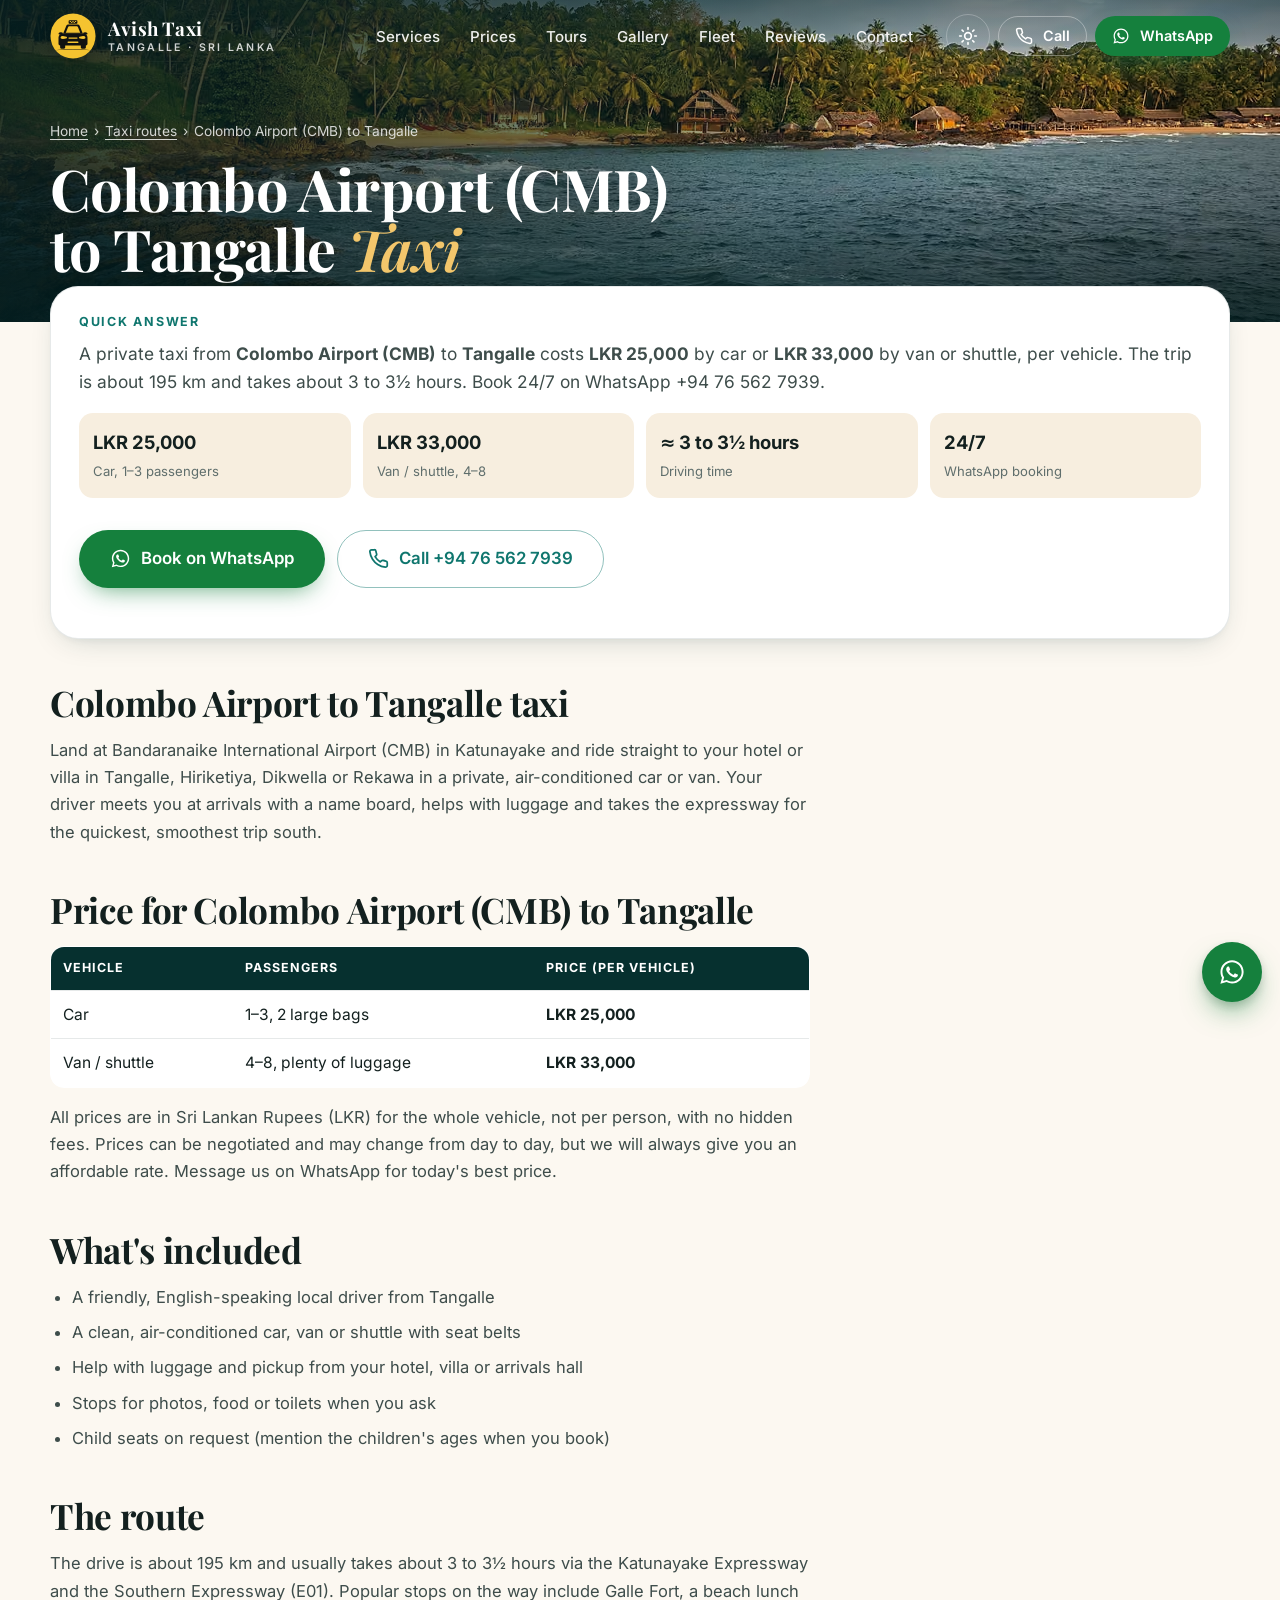
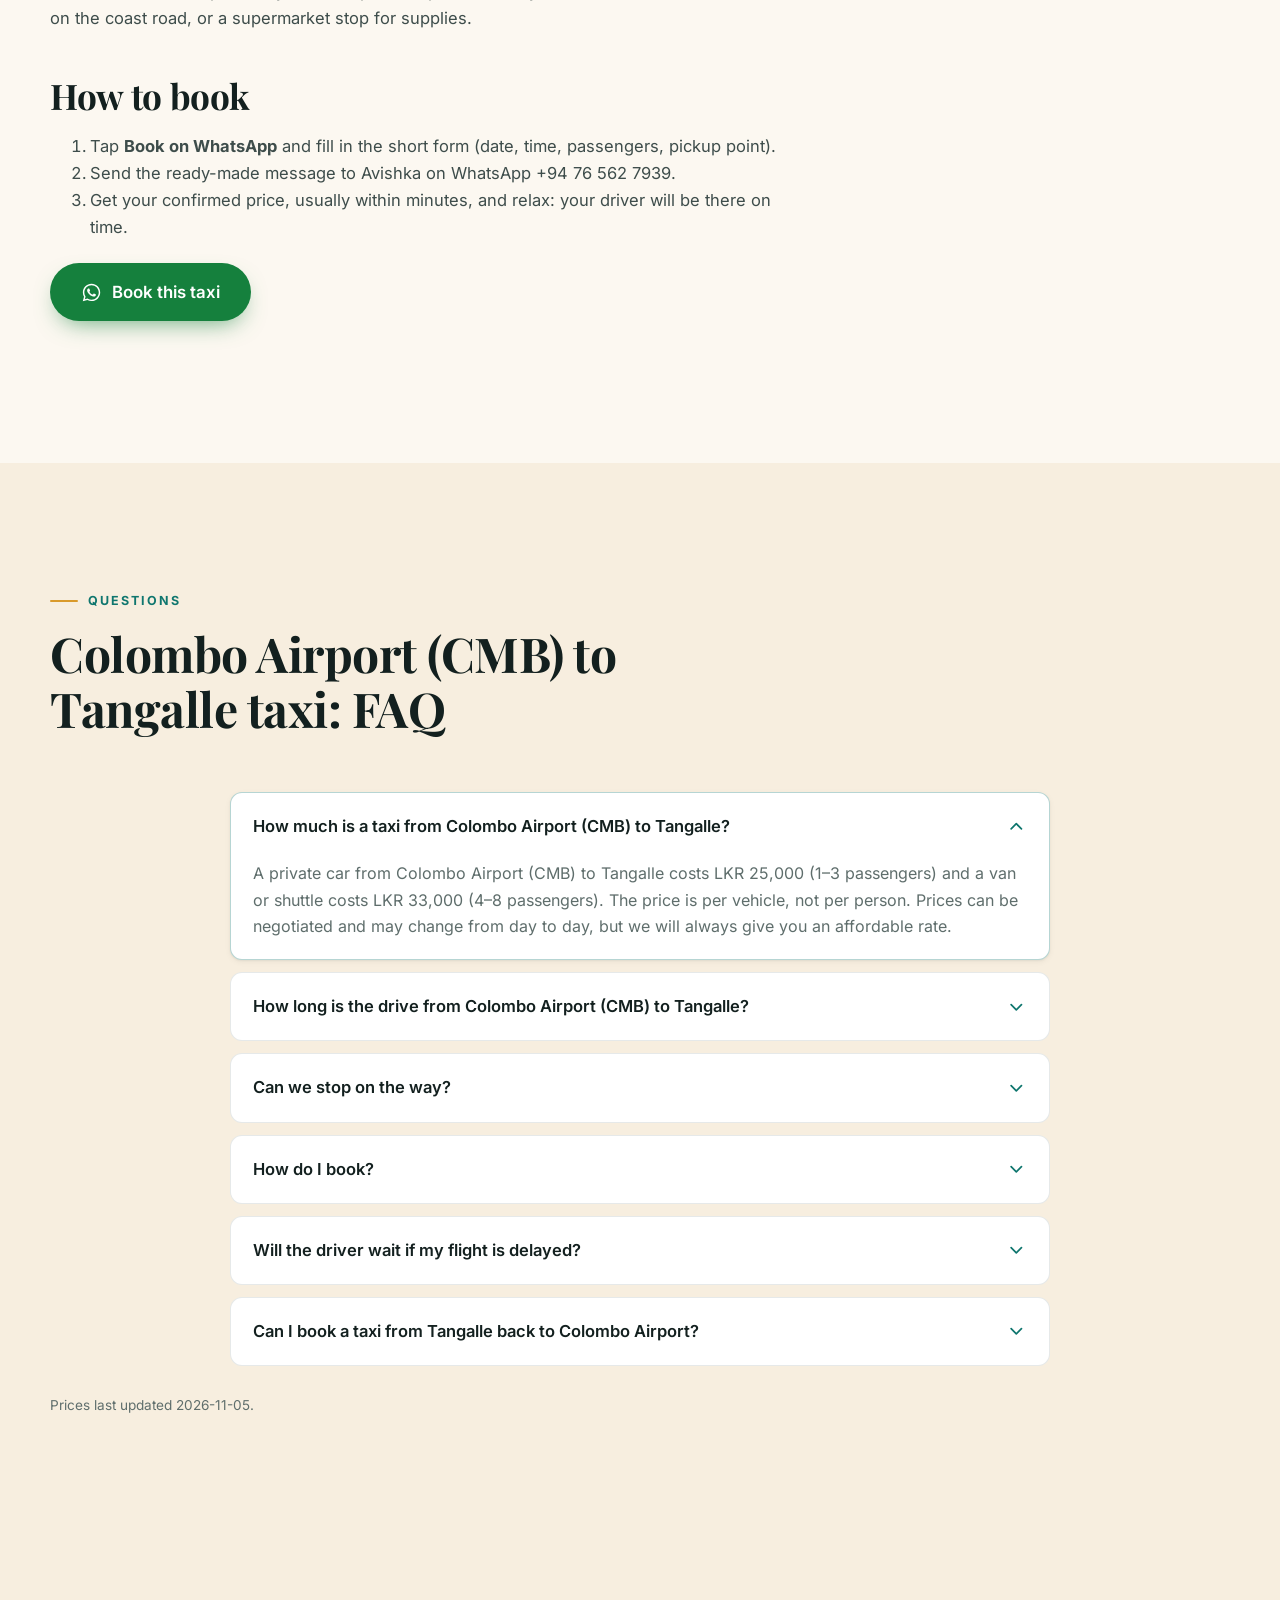
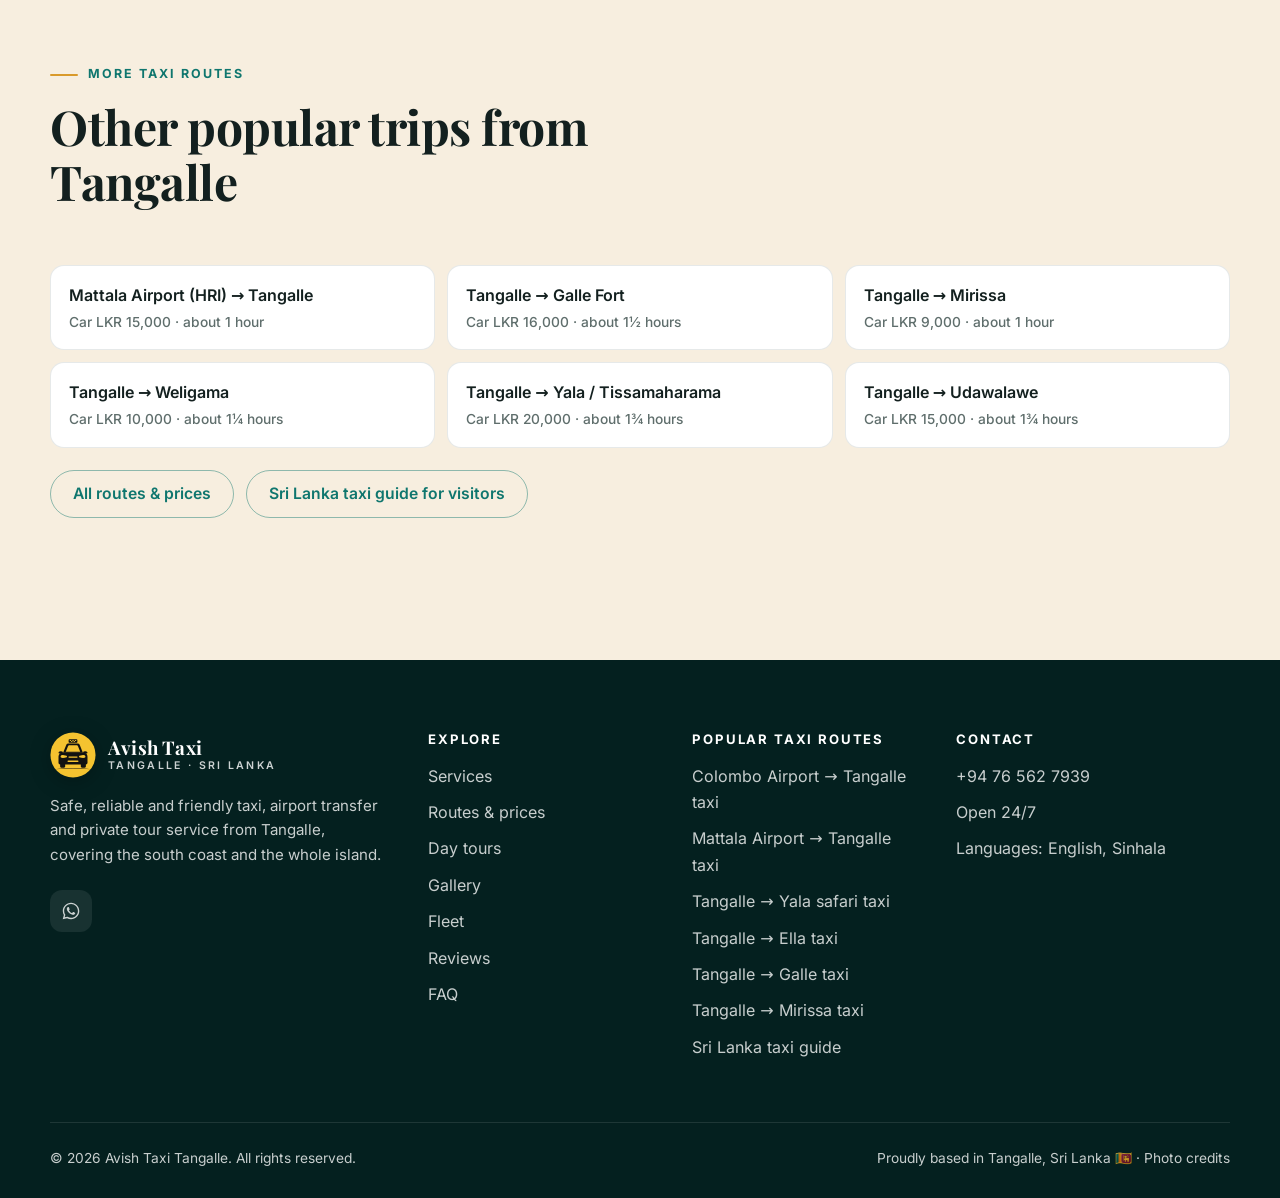
==== colombo-airport-to-tangalle-taxi/index.html @ 0a2edb69 "SEO and AI-search: route landing pages, taxi guide, llms.txt - 8 taxi route landing pages (Colombo/M" ====
<!DOCTYPE html>
<html lang="en" data-theme="light">
<head>
<meta charset="utf-8">
<meta name="viewport" content="width=device-width, initial-scale=1, viewport-fit=cover">
<title>Colombo Airport (CMB) to Tangalle Taxi | Car LKR 25,000 · Avish Taxi</title>
<meta name="description" content="Private taxi from Colombo Airport (CMB) to Tangalle, Sri Lanka: car LKR 25,000, van or shuttle LKR 33,000, about 3 to 3½ hours. English-speaking local driver, clean AC vehicle, 24/7 WhatsApp booking.">
<meta name="robots" content="index, follow, max-image-preview:large, max-snippet:-1">
<meta name="theme-color" content="#0F766E">
<meta name="geo.region" content="LK-31">
<meta name="geo.placename" content="Tangalle">
<link rel="canonical" href="https://avishtaxi.github.io/colombo-airport-to-tangalle-taxi/">
<link rel="alternate" hreflang="en" href="https://avishtaxi.github.io/colombo-airport-to-tangalle-taxi/">
<meta property="og:type" content="website">
<meta property="og:site_name" content="Avish Taxi Tangalle">
<meta property="og:title" content="Colombo Airport (CMB) to Tangalle Taxi | Car LKR 25,000 · Avish Taxi">
<meta property="og:description" content="Private taxi from Colombo Airport (CMB) to Tangalle, Sri Lanka: car LKR 25,000, van or shuttle LKR 33,000, about 3 to 3½ hours. English-speaking local driver, clean AC vehicle, 24/7 WhatsApp booking.">
<meta property="og:url" content="https://avishtaxi.github.io/colombo-airport-to-tangalle-taxi/">
<meta property="og:image" content="https://avishtaxi.github.io/images/og-image.jpg">
<meta property="og:image:width" content="1200">
<meta property="og:image:height" content="630">
<meta property="og:locale" content="en_GB">
<meta name="twitter:card" content="summary_large_image">
<link rel="icon" href="/favicon.svg" type="image/svg+xml">
<link rel="icon" href="/favicon-32.png" sizes="32x32" type="image/png">
<link rel="apple-touch-icon" href="/apple-touch-icon.png">
<link rel="manifest" href="/site.webmanifest">
<link rel="preload" href="/fonts/inter.woff2" as="font" type="font/woff2" crossorigin>
<link rel="preload" href="/fonts/playfair.woff2" as="font" type="font/woff2" crossorigin>
<script>(function(){try{var t=localStorage.getItem("avish-theme")||(matchMedia("(prefers-color-scheme: dark)").matches?"dark":"light");document.documentElement.setAttribute("data-theme",t);}catch(e){}})();</script>
<link rel="stylesheet" href="/assets/site.css">
<script type="application/ld+json">
{
 "@context": "https://schema.org",
 "@graph": [
  {
   "@type": [
    "Service",
    "TaxiService"
   ],
   "@id": "https://avishtaxi.github.io/colombo-airport-to-tangalle-taxi/#service",
   "name": "Colombo Airport (CMB) to Tangalle taxi",
   "serviceType": "Private taxi transfer",
   "provider": {
    "@id": "https://avishtaxi.github.io/#business"
   },
   "url": "https://avishtaxi.github.io/colombo-airport-to-tangalle-taxi/",
   "description": "Land at Bandaranaike International Airport (CMB) in Katunayake and ride straight to your hotel or villa in Tangalle, Hiriketiya, Dikwella or Rekawa in a private, air-conditioned car or van. Your driver meets you at arrivals with a name board, helps with luggage and takes the expressway for the quickest, smoothest trip south.",
   "areaServed": [
    {
     "@type": "Place",
     "name": "Colombo Airport (CMB)"
    },
    {
     "@type": "Place",
     "name": "Tangalle"
    }
   ],
   "availableLanguage": [
    "English",
    "Sinhala"
   ],
   "offers": [
    {
     "@type": "Offer",
     "name": "Colombo Airport (CMB) to Tangalle by car (1–3 passengers)",
     "price": 25000,
     "priceCurrency": "LKR",
     "availability": "https://schema.org/InStock"
    },
    {
     "@type": "Offer",
     "name": "Colombo Airport (CMB) to Tangalle by van or shuttle (4–8 passengers)",
     "price": 33000,
     "priceCurrency": "LKR",
     "availability": "https://schema.org/InStock"
    }
   ]
  },
  {
   "@type": "WebPage",
   "@id": "https://avishtaxi.github.io/colombo-airport-to-tangalle-taxi/#webpage",
   "url": "https://avishtaxi.github.io/colombo-airport-to-tangalle-taxi/",
   "name": "Colombo Airport (CMB) to Tangalle Taxi | Car LKR 25,000 · Avish Taxi",
   "description": "Private taxi from Colombo Airport (CMB) to Tangalle, Sri Lanka: car LKR 25,000, van or shuttle LKR 33,000, about 3 to 3½ hours. English-speaking local driver, clean AC vehicle, 24/7 WhatsApp booking.",
   "isPartOf": {
    "@id": "https://avishtaxi.github.io/#website"
   },
   "about": {
    "@id": "https://avishtaxi.github.io/colombo-airport-to-tangalle-taxi/#service"
   },
   "inLanguage": "en",
   "dateModified": "2026-11-05",
   "primaryImageOfPage": {
    "@type": "ImageObject",
    "url": "https://avishtaxi.github.io/images/hero-1920.jpg"
   }
  },
  {
   "@type": "BreadcrumbList",
   "itemListElement": [
    {
     "@type": "ListItem",
     "position": 1,
     "name": "Home",
     "item": "https://avishtaxi.github.io/"
    },
    {
     "@type": "ListItem",
     "position": 2,
     "name": "Taxi routes",
     "item": "https://avishtaxi.github.io/#pricing"
    },
    {
     "@type": "ListItem",
     "position": 3,
     "name": "Colombo Airport (CMB) to Tangalle",
     "item": "https://avishtaxi.github.io/colombo-airport-to-tangalle-taxi/"
    }
   ]
  },
  {
   "@type": "FAQPage",
   "mainEntity": [
    {
     "@type": "Question",
     "name": "How much is a taxi from Colombo Airport (CMB) to Tangalle?",
     "acceptedAnswer": {
      "@type": "Answer",
      "text": "A private car from Colombo Airport (CMB) to Tangalle costs LKR 25,000 (1–3 passengers) and a van or shuttle costs LKR 33,000 (4–8 passengers). The price is per vehicle, not per person. Prices can be negotiated and may change from day to day, but we will always give you an affordable rate."
     }
    },
    {
     "@type": "Question",
     "name": "How long is the drive from Colombo Airport (CMB) to Tangalle?",
     "acceptedAnswer": {
      "@type": "Answer",
      "text": "It is about 195 km and usually takes about 3 to 3½ hours via the Katunayake Expressway and the Southern Expressway (E01), depending on traffic and stops."
     }
    },
    {
     "@type": "Question",
     "name": "Can we stop on the way?",
     "acceptedAnswer": {
      "@type": "Answer",
      "text": "Yes. Popular stops include Galle Fort, a beach lunch on the coast road, or a supermarket stop for supplies. Tell us when you book and we will plan the time."
     }
    },
    {
     "@type": "Question",
     "name": "How do I book?",
     "acceptedAnswer": {
      "@type": "Answer",
      "text": "Tap Book on WhatsApp, fill in the short form and send the message to Avishka on +94 76 562 7939. You get a confirmed price, usually within minutes. Booking is available 24/7."
     }
    },
    {
     "@type": "Question",
     "name": "Will the driver wait if my flight is delayed?",
     "acceptedAnswer": {
      "@type": "Answer",
      "text": "Yes. Share your flight number when you book and the pickup time is adjusted to your actual landing time, so you are met at arrivals even if the flight is late."
     }
    },
    {
     "@type": "Question",
     "name": "Can I book a taxi from Tangalle back to Colombo Airport?",
     "acceptedAnswer": {
      "@type": "Answer",
      "text": "Yes. The same price applies in the other direction. Tell us your flight time and we will plan the pickup so you reach the airport with plenty of time to check in."
     }
    }
   ]
  }
 ]
}
</script>
</head>
<body class="no-js">
<a class="skip" href="#main">Skip to content</a>
<!-- ============ Icon sprite (inline SVG, no external requests) ============ -->
<svg width="0" height="0" style="position:absolute" aria-hidden="true">
  <defs>
    <symbol id="logo" viewBox="0 0 100 100"><circle cx="50" cy="50" r="49" fill="#F5C330"/> <rect x="40.5" y="15.5" width="19" height="8" rx="2" fill="#111"/> <g fill="#F5C330"> <rect x="43" y="17.5" width="2.8" height="2"/><rect x="48.6" y="17.5" width="2.8" height="2"/><rect x="54.2" y="17.5" width="2.8" height="2"/> <rect x="45.8" y="19.5" width="2.8" height="2"/><rect x="51.4" y="19.5" width="2.8" height="2"/> </g> <path d="M28.5 45 L35.5 27.6 Q36.6 25 39.6 25 L60.4 25 Q63.4 25 64.5 27.6 L71.5 45 Z" fill="#111"/> <path d="M34.3 43 L39.4 30.4 Q40 29 41.6 29 L58.4 29 Q60 29 60.6 30.4 L65.7 43 Z" fill="#F5C330"/> <path d="M27 42.5 Q20.5 41 18.5 44.5 Q18 46.8 21 47 L28.5 47 Z" fill="#111"/> <path d="M73 42.5 Q79.5 41 81.5 44.5 Q82 46.8 79 47 L71.5 47 Z" fill="#111"/> <path d="M18.5 54 Q18.5 45.5 27 44.5 L73 44.5 Q81.5 45.5 81.5 54 L81.5 67 Q81.5 70.5 78 70.5 L22 70.5 Q18.5 70.5 18.5 67 Z" fill="#111"/> <path d="M23 52.5 Q24 50 28 50.2 L36 51.5 Q38 52.5 36.5 55 Q30 57 25 56.2 Q22.5 55.5 23 52.5 Z" fill="#F5C330"/> <path d="M77 52.5 Q76 50 72 50.2 L64 51.5 Q62 52.5 63.5 55 Q70 57 75 56.2 Q77.5 55.5 77 52.5 Z" fill="#F5C330"/> <rect x="40" y="53" width="20" height="3" rx="1.5" fill="#F5C330"/> <rect x="38" y="62" width="24" height="3.2" rx="1.6" fill="#F5C330"/> <rect x="22" y="68" width="11" height="9.5" rx="2.5" fill="#111"/> <rect x="67" y="68" width="11" height="9.5" rx="2.5" fill="#111"/> <path d="M10 81 Q50 75 90 81 Q50 78.2 10 81 Z" fill="#111"/></symbol>
    <symbol id="i-wa" viewBox="0 0 24 24"><path fill="currentColor" stroke="none" d="M12.04 2C6.58 2 2.13 6.45 2.13 11.91c0 1.75.46 3.45 1.32 4.95L2.05 22l5.25-1.38a9.9 9.9 0 0 0 4.74 1.21c5.46 0 9.91-4.45 9.91-9.91C21.95 6.45 17.5 2 12.04 2Zm0 18.15c-1.48 0-2.93-.4-4.2-1.15l-.3-.18-3.12.82.83-3.04-.2-.31a8.24 8.24 0 0 1-1.26-4.38c0-4.54 3.7-8.24 8.25-8.24 4.54 0 8.24 3.7 8.24 8.24 0 4.55-3.7 8.24-8.24 8.24Zm4.52-6.16c-.25-.12-1.46-.72-1.69-.81-.23-.08-.39-.12-.56.12-.17.25-.64.81-.78.97-.14.17-.29.19-.54.06-.25-.12-1.05-.39-1.99-1.23-.74-.66-1.23-1.47-1.38-1.72-.14-.25-.02-.38.11-.51.11-.11.25-.29.37-.43.13-.15.17-.25.25-.42.08-.17.04-.31-.02-.43-.06-.13-.56-1.34-.76-1.84-.2-.48-.41-.42-.56-.43h-.48c-.17 0-.43.06-.66.31-.22.25-.86.85-.86 2.07 0 1.22.89 2.4 1.01 2.56.12.17 1.75 2.67 4.23 3.74.59.26 1.05.41 1.41.52.59.19 1.13.16 1.56.1.48-.07 1.46-.6 1.67-1.18.21-.58.21-1.07.14-1.18-.06-.1-.23-.16-.48-.29Z"/></symbol>
    <symbol id="i-phone" viewBox="0 0 24 24"><path d="M22 16.92v3a2 2 0 0 1-2.18 2 19.79 19.79 0 0 1-8.63-3.07 19.5 19.5 0 0 1-6-6 19.79 19.79 0 0 1-3.07-8.67A2 2 0 0 1 4.11 2h3a2 2 0 0 1 2 1.72c.13.96.36 1.9.7 2.81a2 2 0 0 1-.45 2.11L8.09 9.91a16 16 0 0 0 6 6l1.27-1.27a2 2 0 0 1 2.11-.45c.91.34 1.85.57 2.81.7A2 2 0 0 1 22 16.92z"/></symbol>
    <symbol id="i-mail" viewBox="0 0 24 24"><rect x="2" y="4" width="20" height="16" rx="2"/><path d="m22 7-10 6L2 7"/></symbol>
    <symbol id="i-plane" viewBox="0 0 24 24"><path d="M17.8 19.2 16 11l3.5-3.5C21 6 21.5 4 21 3c-1-.5-3 0-4.5 1.5L13 8 4.8 6.2c-.5-.1-.9.1-1.1.5l-.3.5c-.2.5-.1 1 .3 1.3L9 12l-2 3H4l-1 1 3 2 2 3 1-1v-3l3-2 3.5 5.3c.3.4.8.5 1.3.3l.5-.2c.4-.3.6-.7.5-1.2z"/></symbol>
    <symbol id="i-car" viewBox="0 0 24 24"><path d="M19 17h2c.6 0 1-.4 1-1v-3c0-.9-.7-1.7-1.5-1.9C18.7 10.6 16 10 16 10s-1.3-1.4-2.2-2.3c-.5-.4-1.1-.7-1.8-.7H5c-.6 0-1.1.4-1.4.9l-1.4 2.9A3.7 3.7 0 0 0 2 12v4c0 .6.4 1 1 1h2"/><circle cx="7" cy="17" r="2"/><path d="M9 17h6"/><circle cx="17" cy="17" r="2"/></symbol>
    <symbol id="i-route" viewBox="0 0 24 24"><circle cx="6" cy="19" r="3"/><path d="M9 19h8.5a3.5 3.5 0 0 0 0-7h-11a3.5 3.5 0 0 1 0-7H15"/><circle cx="18" cy="5" r="3"/></symbol>
    <symbol id="i-binoc" viewBox="0 0 24 24"><circle cx="6" cy="16" r="4"/><circle cx="18" cy="16" r="4"/><path d="M10 16h4M2.6 14 5 5h3.5l1 8M21.4 14 19 5h-3.5l-1 8"/></symbol>
    <symbol id="i-map" viewBox="0 0 24 24"><path d="m3 6 6-3 6 3 6-3v15l-6 3-6-3-6 3z"/><path d="M9 3v15M15 6v15"/></symbol>
    <symbol id="i-home" viewBox="0 0 24 24"><path d="m3 9 9-7 9 7v11a2 2 0 0 1-2 2H5a2 2 0 0 1-2-2z"/><path d="M9 22V12h6v10"/></symbol>
    <symbol id="i-clock" viewBox="0 0 24 24"><circle cx="12" cy="12" r="10"/><path d="M12 6v6l4 2"/></symbol>
    <symbol id="i-shield" viewBox="0 0 24 24"><path d="M12 22s8-4 8-10V5l-8-3-8 3v7c0 6 8 10 8 10z"/><path d="m9 12 2 2 4-4"/></symbol>
    <symbol id="i-spark" viewBox="0 0 24 24"><path d="M12 3l1.9 5.8L20 10.5l-6.1 1.7L12 18l-1.9-5.8L4 10.5l6.1-1.7z"/><path d="M19 3v4M21 5h-4M5 17v4M7 19H3"/></symbol>
    <symbol id="i-tag" viewBox="0 0 24 24"><path d="M20.6 13.4 13.4 20.6a2 2 0 0 1-2.8 0L2 12V2h10l8.6 8.6a2 2 0 0 1 0 2.8z"/><circle cx="7" cy="7" r="1.5"/></symbol>
    <symbol id="i-heart" viewBox="0 0 24 24"><path d="M19 14c1.5-1.5 3-3.2 3-5.5A5.5 5.5 0 0 0 16.5 3c-1.8 0-3 .5-4.5 2-1.5-1.5-2.7-2-4.5-2A5.5 5.5 0 0 0 2 8.5c0 2.3 1.5 4 3 5.5l7 7z"/></symbol>
    <symbol id="i-pin" viewBox="0 0 24 24"><path d="M20 10c0 6-8 12-8 12s-8-6-8-12a8 8 0 0 1 16 0z"/><circle cx="12" cy="10" r="3"/></symbol>
    <symbol id="i-star" viewBox="0 0 24 24"><path fill="currentColor" stroke="none" d="m12 2 3.09 6.26L22 9.27l-5 4.87 1.18 6.88L12 17.77l-6.18 3.25L7 14.14 2 9.27l6.91-1.01z"/></symbol>
    <symbol id="i-users" viewBox="0 0 24 24"><path d="M16 21v-2a4 4 0 0 0-4-4H6a4 4 0 0 0-4 4v2"/><circle cx="9" cy="7" r="4"/><path d="M22 21v-2a4 4 0 0 0-3-3.87M16 3.13a4 4 0 0 1 0 7.75"/></symbol>
    <symbol id="i-bag" viewBox="0 0 24 24"><rect x="3" y="7" width="18" height="14" rx="2"/><path d="M16 21V5a2 2 0 0 0-2-2h-4a2 2 0 0 0-2 2v16"/></symbol>
    <symbol id="i-snow" viewBox="0 0 24 24"><path d="M2 12h20M12 2v20M20 16l-4-4 4-4M4 8l4 4-4 4M16 4l-4 4-4-4M8 20l4-4 4 4"/></symbol>
    <symbol id="i-check" viewBox="0 0 24 24"><path d="M20 6 9 17l-5-5"/></symbol>
    <symbol id="i-menu" viewBox="0 0 24 24"><path d="M4 6h16M4 12h16M4 18h16"/></symbol>
    <symbol id="i-x" viewBox="0 0 24 24"><path d="M18 6 6 18M6 6l12 12"/></symbol>
    <symbol id="i-sun" viewBox="0 0 24 24"><circle cx="12" cy="12" r="4"/><path d="M12 2v2M12 20v2M4.93 4.93l1.41 1.41M17.66 17.66l1.41 1.41M2 12h2M20 12h2M6.34 17.66l-1.41 1.41M19.07 4.93l-1.41 1.41"/></symbol>
    <symbol id="i-moon" viewBox="0 0 24 24"><path d="M12 3a6 6 0 0 0 9 9 9 9 0 1 1-9-9z"/></symbol>
    <symbol id="i-arrow" viewBox="0 0 24 24"><path d="M5 12h14M12 5l7 7-7 7"/></symbol>
    <symbol id="i-globe" viewBox="0 0 24 24"><circle cx="12" cy="12" r="10"/><path d="M2 12h20M12 2a15.3 15.3 0 0 1 4 10 15.3 15.3 0 0 1-4 10 15.3 15.3 0 0 1-4-10 15.3 15.3 0 0 1 4-10z"/></symbol>
    <symbol id="i-waves" viewBox="0 0 24 24"><path d="M2 6c.6.5 1.2 1 2.5 1C7 7 7 5 9.5 5c2.6 0 2.4 2 5 2 2.5 0 2.5-2 5-2 1.3 0 1.9.5 2.5 1M2 12c.6.5 1.2 1 2.5 1 2.5 0 2.5-2 5-2 2.6 0 2.4 2 5 2 2.5 0 2.5-2 5-2 1.3 0 1.9.5 2.5 1M2 18c.6.5 1.2 1 2.5 1 2.5 0 2.5-2 5-2 2.6 0 2.4 2 5 2 2.5 0 2.5-2 5-2 1.3 0 1.9.5 2.5 1"/></symbol>
    <symbol id="i-fort" viewBox="0 0 24 24"><path d="M3 22h18M6 18v-7M10 18v-7M14 18v-7M18 18v-7M12 2l8 5H4z"/></symbol>
    <symbol id="i-mountain" viewBox="0 0 24 24"><path d="m8 3 4 8 5-5 5 15H2L8 3z"/></symbol>
    <symbol id="i-calendar" viewBox="0 0 24 24"><rect x="3" y="4" width="18" height="18" rx="2"/><path d="M16 2v4M8 2v4M3 10h18"/></symbol>
    <symbol id="i-chev" viewBox="0 0 24 24"><path d="m6 9 6 6 6-6"/></symbol>
    <symbol id="i-fb" viewBox="0 0 24 24"><path d="M18 2h-3a5 5 0 0 0-5 5v3H7v4h3v8h4v-8h3l1-4h-4V7a1 1 0 0 1 1-1h3z"/></symbol>
    <symbol id="i-ig" viewBox="0 0 24 24"><rect x="2" y="2" width="20" height="20" rx="5"/><path d="M16 11.37A4 4 0 1 1 12.63 8 4 4 0 0 1 16 11.37zM17.5 6.5h.01"/></symbol>
    <symbol id="i-quote" viewBox="0 0 24 24"><path fill="currentColor" stroke="none" d="M7.2 6C4.3 7.3 2.5 9.8 2.5 13.2V18h6.3v-6.1H5.6c.1-1.9 1.2-3.3 3-4.1zm10 0c-2.9 1.3-4.7 3.8-4.7 7.2V18h6.3v-6.1h-3.2c.1-1.9 1.2-3.3 3-4.1z"/></symbol>
    <symbol id="i-send" viewBox="0 0 24 24"><path d="m22 2-7 20-4-9-9-4z"/><path d="M22 2 11 13"/></symbol>
    <symbol id="i-palm" viewBox="0 0 24 24"><path d="M13 8c0-2.76-2.46-5-5.5-5S2 5.24 2 8h2l1-1 1 1h4"/><path d="M13 7.14A5.82 5.82 0 0 1 16.5 6c3.04 0 5.5 2.24 5.5 5h-3l-1-1-1 1h-3"/><path d="M5.89 9.71c-2.15 2.15-2.3 5.47-.35 7.43l4.24-4.25.7-.7.71-.71 2.12-2.12c-1.95-1.96-5.27-1.8-7.42.35z"/><path d="M11 15.5c.5 2.5-.17 4.5-1 6.5h4c2-5.5-.5-12-1-14"/></symbol>
  </defs>
</svg>

<header class="nav" id="nav">
  <div class="wrap">
    <a class="brand" href="/">
      <span class="brand-mark" aria-hidden="true"><svg viewBox="0 0 100 100"><use href="#logo"/></svg>
      </span>
      <span class="brand-text"><b>Avish Taxi</b><small>Tangalle · Sri Lanka</small></span>
    </a>

    <nav aria-label="Main">
      <ul class="nav-links">
        <li><a href="/#services">Services</a></li>
        <li><a href="/#pricing">Prices</a></li>
        <li><a href="/#tours">Tours</a></li>
        <li><a href="/#gallery">Gallery</a></li>
        <li><a href="/#fleet">Fleet</a></li>
        <li><a href="/#reviews">Reviews</a></li>
        <li><a href="/#contact">Contact</a></li>
      </ul>
    </nav>

    <div class="nav-actions">
      <button class="icon-btn theme-toggle" type="button" aria-label="Switch between light and dark mode">
        <svg class="icon sun"><use href="#i-sun"/></svg><svg class="icon moon"><use href="#i-moon"/></svg>
      </button>
      <a class="btn btn-sm nav-call" href="tel:+94765627939" data-tel aria-label="Call Avishka">
        <svg class="icon"><use href="#i-phone"/></svg><span class="label">Call</span>
      </a>
      <a class="btn btn-sm btn-wa" href="https://wa.me/94765627939" data-wa="Hi Avishka, I'd like to book a taxi from [location] to [destination] on [date]." data-book="taxi" target="_blank" rel="noopener" aria-label="Book on WhatsApp">
        <svg class="icon"><use href="#i-wa"/></svg><span class="label">WhatsApp</span>
      </a>
      <button class="icon-btn menu-btn" type="button" aria-label="Open menu" aria-expanded="false" aria-controls="mobile-menu">
        <svg class="icon"><use href="#i-menu"/></svg>
      </button>
    </div>
  </div>
</header>

<div class="mobile-menu" id="mobile-menu" hidden>
  <a class="link" href="/">Home <svg class="icon"><use href="#i-arrow"/></svg></a>
  <a class="link" href="/#services">Services <svg class="icon"><use href="#i-arrow"/></svg></a>
  <a class="link" href="/#pricing">Routes &amp; Prices <svg class="icon"><use href="#i-arrow"/></svg></a>
  <a class="link" href="/#tours">Tours <svg class="icon"><use href="#i-arrow"/></svg></a>
  <a class="link" href="/#gallery">Gallery <svg class="icon"><use href="#i-arrow"/></svg></a>
  <a class="link" href="/#fleet">Fleet <svg class="icon"><use href="#i-arrow"/></svg></a>
  <a class="link" href="/#reviews">Reviews <svg class="icon"><use href="#i-arrow"/></svg></a>
  <a class="link" href="/#contact">Contact <svg class="icon"><use href="#i-arrow"/></svg></a>
  <a class="link" href="/sri-lanka-taxi-guide/">Sri Lanka taxi guide <svg class="icon"><use href="#i-arrow"/></svg></a>
  <div class="row">
    <a class="btn btn-outline" href="tel:+94765627939" data-tel><svg class="icon"><use href="#i-phone"/></svg>Call</a>
    <a class="btn btn-wa" href="https://wa.me/94765627939" data-wa="Hi Avishka, I'd like to book a taxi from [location] to [destination] on [date]." data-book="taxi" target="_blank" rel="noopener"><svg class="icon"><use href="#i-wa"/></svg>WhatsApp</a>
  </div>
</div>

<main id="main">
<section class="hero sub" aria-labelledby="page-title">
  <div class="hero-media"><picture><source type="image/avif" srcset="/images/hero-1280.avif 1280w, /images/hero-1920.avif 1920w" sizes="100vw"><source type="image/webp" srcset="/images/hero-1280.webp 1280w, /images/hero-1920.webp 1920w" sizes="100vw"><img src="/images/hero-1920.jpg" alt="Goyambokka beach in Tangalle, the end of the drive from Colombo Airport" width="1600" height="1000" fetchpriority="high" decoding="async"></picture></div>
  <div class="wrap">
    <div class="hero-content">
      <nav class="crumbs" aria-label="Breadcrumb"><a href="/">Home</a> <span aria-hidden="true">›</span> <a href="/#pricing">Taxi routes</a> <span aria-hidden="true">›</span> <span aria-current="page">Colombo Airport (CMB) to Tangalle</span></nav>
      <h1 id="page-title">Colombo Airport (CMB) to Tangalle <em>Taxi</em></h1>
    </div>
  </div>
</section>
<section class="section" style="padding-top:0">
  <div class="wrap">
    <div class="answer">
      <h2>Quick answer</h2>
      <p>A private taxi from <strong>Colombo Airport (CMB)</strong> to <strong>Tangalle</strong> costs <strong>LKR 25,000</strong> by car or <strong>LKR 33,000</strong> by van or shuttle, per vehicle. The trip is about 195 km and takes about 3 to 3½ hours. Book 24/7 on WhatsApp +94 76 562 7939.</p>
      <div class="facts-row">
        <div><b>LKR 25,000</b><span>Car, 1–3 passengers</span></div>
        <div><b>LKR 33,000</b><span>Van / shuttle, 4–8</span></div>
        <div><b>≈ 3 to 3½ hours</b><span>Driving time</span></div>
        <div><b>24/7</b><span>WhatsApp booking</span></div>
      </div>
      <p class="cta-row"><a class="btn btn-wa btn-lg" href="https://wa.me/94765627939" data-wa="Hi Avishka, I&#x27;d like to book a taxi from Colombo Airport (CMB) to Tangalle on [date]." data-book="route" data-from="Colombo Airport (CMB)" data-to="Tangalle" target="_blank" rel="noopener"><svg class="icon"><use href="#i-wa"/></svg>Book on WhatsApp</a><a class="btn btn-outline btn-lg" href="tel:+94765627939" data-tel><svg class="icon"><use href="#i-phone"/></svg>Call +94 76 562 7939</a></p>
    </div>

    <div class="prose">
      <h2>Colombo Airport to Tangalle taxi</h2>
      <p>Land at Bandaranaike International Airport (CMB) in Katunayake and ride straight to your hotel or villa in Tangalle, Hiriketiya, Dikwella or Rekawa in a private, air-conditioned car or van. Your driver meets you at arrivals with a name board, helps with luggage and takes the expressway for the quickest, smoothest trip south.</p>

      <h2>Price for Colombo Airport (CMB) to Tangalle</h2>
      <div class="pt-wrap"><table class="pt">
        <thead><tr><th scope="col">Vehicle</th><th scope="col">Passengers</th><th scope="col">Price (per vehicle)</th></tr></thead>
        <tbody>
          <tr><td>Car</td><td>1–3, 2 large bags</td><td><strong>LKR 25,000</strong></td></tr>
          <tr><td>Van / shuttle</td><td>4–8, plenty of luggage</td><td><strong>LKR 33,000</strong></td></tr>
        </tbody>
      </table></div>
      <p>All prices are in Sri Lankan Rupees (LKR) for the whole vehicle, not per person, with no hidden fees. Prices can be negotiated and may change from day to day, but we will always give you an affordable rate. Message us on WhatsApp for today&#39;s best price.</p>

      <h2>What&#39;s included</h2>
      <ul class="dots">
        <li>A friendly, English-speaking local driver from Tangalle</li>
        <li>A clean, air-conditioned car, van or shuttle with seat belts</li>
        <li>Help with luggage and pickup from your hotel, villa or arrivals hall</li>
        <li>Stops for photos, food or toilets when you ask</li>
        <li>Child seats on request (mention the children&#39;s ages when you book)</li>
      </ul>

      <h2>The route</h2>
      <p>The drive is about 195 km and usually takes about 3 to 3½ hours via the Katunayake Expressway and the Southern Expressway (E01). Popular stops on the way include Galle Fort, a beach lunch on the coast road, or a supermarket stop for supplies.</p>

      <h2>How to book</h2>
      <ol class="dots" style="list-style:decimal">
        <li>Tap <strong>Book on WhatsApp</strong> and fill in the short form (date, time, passengers, pickup point).</li>
        <li>Send the ready-made message to Avishka on WhatsApp +94 76 562 7939.</li>
        <li>Get your confirmed price, usually within minutes, and relax: your driver will be there on time.</li>
      </ol>
      <p class="cta-row"><a class="btn btn-wa btn-lg" href="https://wa.me/94765627939" data-wa="Hi Avishka, I&#x27;d like to book a taxi from Colombo Airport (CMB) to Tangalle on [date]." data-book="route" data-from="Colombo Airport (CMB)" data-to="Tangalle" target="_blank" rel="noopener"><svg class="icon"><use href="#i-wa"/></svg>Book this taxi</a></p>
    </div>
  </div>
</section>

<section class="section alt" aria-labelledby="faq-title">
  <div class="wrap">
    <div class="section-head"><span class="eyebrow">Questions</span><h2 id="faq-title">Colombo Airport (CMB) to Tangalle taxi: FAQ</h2></div>
    <div class="faq">
      <details open>
        <summary>How much is a taxi from Colombo Airport (CMB) to Tangalle?<svg class="icon"><use href="#i-chev"/></svg></summary>
        <p>A private car from Colombo Airport (CMB) to Tangalle costs LKR 25,000 (1–3 passengers) and a van or shuttle costs LKR 33,000 (4–8 passengers). The price is per vehicle, not per person. Prices can be negotiated and may change from day to day, but we will always give you an affordable rate.</p>
      </details>
      <details>
        <summary>How long is the drive from Colombo Airport (CMB) to Tangalle?<svg class="icon"><use href="#i-chev"/></svg></summary>
        <p>It is about 195 km and usually takes about 3 to 3½ hours via the Katunayake Expressway and the Southern Expressway (E01), depending on traffic and stops.</p>
      </details>
      <details>
        <summary>Can we stop on the way?<svg class="icon"><use href="#i-chev"/></svg></summary>
        <p>Yes. Popular stops include Galle Fort, a beach lunch on the coast road, or a supermarket stop for supplies. Tell us when you book and we will plan the time.</p>
      </details>
      <details>
        <summary>How do I book?<svg class="icon"><use href="#i-chev"/></svg></summary>
        <p>Tap Book on WhatsApp, fill in the short form and send the message to Avishka on +94 76 562 7939. You get a confirmed price, usually within minutes. Booking is available 24/7.</p>
      </details>
      <details>
        <summary>Will the driver wait if my flight is delayed?<svg class="icon"><use href="#i-chev"/></svg></summary>
        <p>Yes. Share your flight number when you book and the pickup time is adjusted to your actual landing time, so you are met at arrivals even if the flight is late.</p>
      </details>
      <details>
        <summary>Can I book a taxi from Tangalle back to Colombo Airport?<svg class="icon"><use href="#i-chev"/></svg></summary>
        <p>Yes. The same price applies in the other direction. Tell us your flight time and we will plan the pickup so you reach the airport with plenty of time to check in.</p>
      </details>
    </div>
    <p class="updated">Prices last updated 2026-11-05.</p>
  </div>
</section>

<section class="section alt" aria-labelledby="more-title">
  <div class="wrap">
    <div class="section-head"><span class="eyebrow">More taxi routes</span><h2 id="more-title">Other popular trips from Tangalle</h2></div>
    <div class="related">
      <a href="/mattala-airport-to-tangalle-taxi/">Mattala Airport (HRI) → Tangalle<span>Car LKR 15,000 · about 1 hour</span></a>
      <a href="/tangalle-to-galle-taxi/">Tangalle → Galle Fort<span>Car LKR 16,000 · about 1½ hours</span></a>
      <a href="/tangalle-to-mirissa-taxi/">Tangalle → Mirissa<span>Car LKR 9,000 · about 1 hour</span></a>
      <a href="/tangalle-to-weligama-taxi/">Tangalle → Weligama<span>Car LKR 10,000 · about 1¼ hours</span></a>
      <a href="/tangalle-to-yala-taxi/">Tangalle → Yala / Tissamaharama<span>Car LKR 20,000 · about 1¾ hours</span></a>
      <a href="/tangalle-to-udawalawe-taxi/">Tangalle → Udawalawe<span>Car LKR 15,000 · about 1¾ hours</span></a>
    </div>
    <p class="cta-row"><a class="btn btn-outline" href="/#pricing">All routes &amp; prices</a><a class="btn btn-outline" href="/sri-lanka-taxi-guide/">Sri Lanka taxi guide for visitors</a></p>
  </div>
</section>

</main>

<footer class="footer">
  <div class="wrap">
    <div class="cols">
      <div>
        <a class="brand" href="/">
          <span class="brand-mark" aria-hidden="true"><svg viewBox="0 0 100 100"><use href="#logo"/></svg></span>
          <span class="brand-text"><b>Avish Taxi</b><small>Tangalle · Sri Lanka</small></span>
        </a>
        <p>Safe, reliable and friendly taxi, airport transfer and private tour service from Tangalle, covering the south coast and the whole island.</p>
        <div class="socials" id="socials">
          <a href="https://wa.me/94765627939" data-wa="Hi Avishka!" data-book="hello" target="_blank" rel="noopener" aria-label="WhatsApp"><svg class="icon"><use href="#i-wa"/></svg></a>
          <a href="#" data-social="facebook" target="_blank" rel="noopener" aria-label="Facebook" hidden><svg class="icon"><use href="#i-fb"/></svg></a>
          <a href="#" data-social="instagram" target="_blank" rel="noopener" aria-label="Instagram" hidden><svg class="icon"><use href="#i-ig"/></svg></a>
          <a href="/#contact" data-mail hidden aria-label="Email"><svg class="icon"><use href="#i-mail"/></svg></a>
        </div>
      </div>
      <div>
        <h2 class="f-h">Explore</h2>
        <ul>
          <li><a href="/#services">Services</a></li>
          <li><a href="/#pricing">Routes &amp; prices</a></li>
          <li><a href="/#tours">Day tours</a></li>
          <li><a href="/#gallery">Gallery</a></li>
        <li><a href="/#fleet">Fleet</a></li>
          <li><a href="/#reviews">Reviews</a></li>
          <li><a href="/#faq">FAQ</a></li>
        </ul>
      </div>
      <div>
        <h2 class="f-h">Popular taxi routes</h2>
        <ul>
          <li><a href="/colombo-airport-to-tangalle-taxi/">Colombo Airport → Tangalle taxi</a></li>
          <li><a href="/mattala-airport-to-tangalle-taxi/">Mattala Airport → Tangalle taxi</a></li>
          <li><a href="/tangalle-to-yala-taxi/">Tangalle → Yala safari taxi</a></li>
          <li><a href="/tangalle-to-ella-taxi/">Tangalle → Ella taxi</a></li>
          <li><a href="/tangalle-to-galle-taxi/">Tangalle → Galle taxi</a></li>
          <li><a href="/tangalle-to-mirissa-taxi/">Tangalle → Mirissa taxi</a></li>
          <li><a href="/sri-lanka-taxi-guide/">Sri Lanka taxi guide</a></li>
        </ul>
      </div>
      <div>
        <h2 class="f-h">Contact</h2>
        <ul>
          <li><a href="tel:+94765627939" data-tel data-phone-text>+94 76 562 7939</a></li>
          <li><a href="/#contact" data-mail hidden data-mail-text></a></li>
          <li>Open 24/7</li>
          <li>Languages: English, Sinhala</li>
        </ul>
      </div>
    </div>
    <div class="bottom">
      <span>© <span id="year">2026</span> Avish Taxi Tangalle. All rights reserved.</span>
      <span>Proudly based in Tangalle, Sri Lanka 🇱🇰 · <a href="/credits.html">Photo credits</a></span>
    </div>
  </div>
</footer>

<dialog class="bk" id="bk" aria-labelledby="bk-title">
  <form class="bk-form" id="bk-form" novalidate>
    <header class="bk-head">
      <div>
        <p class="bk-kicker" id="bk-kicker">Booking request</p>
        <h2 id="bk-title">Book a taxi</h2>
      </div>
      <button class="bk-x" type="button" data-bk-close aria-label="Close"><svg class="icon"><use href="#i-x"/></svg></button>
    </header>
    <div class="bk-body">
      <p class="bk-intro" id="bk-intro">A few quick details and we'll write the WhatsApp message for you.</p>
      <div class="bk-fields" id="bk-fields"></div>
      <details class="bk-preview" open>
        <summary>Your WhatsApp message</summary>
        <pre id="bk-msg" aria-live="polite"></pre>
      </details>
    </div>
    <footer class="bk-foot">
      <p class="bk-err" id="bk-err" role="alert"></p>
      <button class="btn btn-wa btn-block btn-lg" type="submit"><svg class="icon"><use href="#i-wa"/></svg>Send on WhatsApp</button>
      <p class="bk-note">Opens WhatsApp with your message ready. Just press send.</p>
    </footer>
  </form>
</dialog>

<nav class="mbar" id="mbar" aria-label="Quick booking">
  <a class="btn btn-outline" href="tel:+94765627939" data-tel><svg class="icon"><use href="#i-phone"/></svg>Call</a>
  <a class="btn btn-wa" href="https://wa.me/94765627939" data-wa="Hi Avishka, I'd like to book a taxi from [location] to [destination] on [date]." data-book="taxi" target="_blank" rel="noopener"><svg class="icon"><use href="#i-wa"/></svg>Book on WhatsApp</a>
</nav>

<a class="fab" id="fab" href="https://wa.me/94765627939" data-wa="Hi Avishka, I'd like to book a taxi from [location] to [destination] on [date]." data-book="taxi" target="_blank" rel="noopener" aria-label="Book on WhatsApp">
  <svg class="icon"><use href="#i-wa"/></svg><span class="label">Book on WhatsApp</span>
</a>

<script src="/assets/site.js" defer></script>
</body>
</html>
---- assets/site.css ----
/* Fonts (self-hosted, latin subset, SIL Open Font License) */
@font-face{font-family:"Inter";font-style:normal;font-weight:400 700;font-display:swap;src:url(/fonts/inter.woff2) format("woff2")}
@font-face{font-family:"Playfair Display";font-style:normal;font-weight:600 700;font-display:swap;src:url(/fonts/playfair.woff2) format("woff2")}
@font-face{font-family:"Playfair Display";font-style:italic;font-weight:600;font-display:swap;src:url(/fonts/playfair-italic.woff2) format("woff2")}
/* =========================================================
   Design tokens
   ========================================================= */
:root{
  --teal-900:#06302F; --teal-800:#0A4544; --teal-700:#0F766E; --teal-600:#14857C; --teal-100:#D5EFEC; --teal-50:#ECF7F5;
  --sand-50:#FCF8F1; --sand-100:#F7EEDF; --sand-200:#EEDDC1; --gold:#D99A2B; --gold-soft:#F3C66B; --coral:#E07A5F;
  --wa:#15803D; --wa-dark:#116932;

  --bg:var(--sand-50); --surface:#FFFFFF; --surface-2:var(--sand-100); --ink:#13201F; --ink-2:#3E4D4B; --muted:#5F6E6C;
  --line:rgba(15,40,38,.10); --brand:var(--teal-700); --brand-ink:#FFFFFF; --accent:var(--gold);
  --shadow-sm:0 1px 2px rgba(10,40,38,.06),0 2px 6px rgba(10,40,38,.05);
  --shadow:0 10px 30px -12px rgba(10,50,48,.22),0 4px 10px -6px rgba(10,50,48,.10);
  --shadow-lg:0 30px 60px -20px rgba(6,48,47,.35);

  --radius:18px; --radius-sm:12px; --radius-lg:28px;
  --font-sans:"Inter",system-ui,-apple-system,"Segoe UI",Roboto,sans-serif;
  --font-serif:"Playfair Display",Georgia,"Times New Roman",serif;
  --wrap:1180px; --nav-h:72px;
}
[data-theme="dark"]{
  --bg:#071A1A; --surface:#0D2524; --surface-2:#0B2120; --ink:#EAF4F2; --ink-2:#C2D3D0; --muted:#93A8A5;
  --line:rgba(234,244,242,.10); --brand:#2BB3A6; --brand-ink:#04201F; --accent:var(--gold-soft);
  --shadow-sm:0 1px 2px rgba(0,0,0,.4); --shadow:0 10px 30px -12px rgba(0,0,0,.6); --shadow-lg:0 30px 60px -20px rgba(0,0,0,.7);
}

/* =========================================================
   Base
   ========================================================= */
*,*::before,*::after{box-sizing:border-box}
[hidden]{display:none!important}
html{scroll-behavior:smooth;scroll-padding-top:calc(var(--nav-h) + 12px);-webkit-text-size-adjust:100%}
body{margin:0;font-family:var(--font-sans);font-size:1rem;line-height:1.65;color:var(--ink);background:var(--bg);-webkit-font-smoothing:antialiased;text-rendering:optimizeLegibility;transition:background .3s,color .3s}
img,svg{display:block;max-width:100%}
img{height:auto}
a{color:inherit;text-decoration:none}
button,input,select,textarea{font:inherit;color:inherit}
h1,h2,h3,h4{margin:0;line-height:1.15;letter-spacing:-.01em}
h1,h2{font-family:var(--font-serif);font-weight:700}
h3{font-size:1.15rem;font-weight:650}
p{margin:0}
ul{margin:0;padding:0;list-style:none}
.icon{width:1.25em;height:1.25em;flex:none;fill:none;stroke:currentColor;stroke-width:2;stroke-linecap:round;stroke-linejoin:round}
.icon.fill{fill:currentColor;stroke:none}
.sr-only{position:absolute;width:1px;height:1px;padding:0;margin:-1px;overflow:hidden;clip:rect(0,0,0,0);white-space:nowrap;border:0}
.skip{position:absolute;left:12px;top:-60px;z-index:200;background:var(--brand);color:var(--brand-ink);padding:10px 16px;border-radius:10px;font-weight:600;transition:top .2s}
.skip:focus{top:12px}
:focus-visible{outline:3px solid var(--gold);outline-offset:3px;border-radius:6px}
.wrap{width:min(100% - 32px,var(--wrap));margin-inline:auto}
@media (min-width:700px){.wrap{width:min(100% - 48px,var(--wrap))}}
section{position:relative}
.section{padding:clamp(72px,10vw,120px) 0}
.section.alt{background:var(--surface-2)}

.eyebrow{display:inline-flex;align-items:center;gap:10px;font-size:.78rem;font-weight:700;letter-spacing:.16em;text-transform:uppercase;color:var(--brand)}
.eyebrow::before{content:"";width:28px;height:2px;background:var(--accent);border-radius:2px}
.section-head{max-width:720px;margin-bottom:clamp(36px,5vw,56px)}
.section-head.center{margin-inline:auto;text-align:center}
.section-head.center .eyebrow::after{content:"";width:28px;height:2px;background:var(--accent);border-radius:2px}
.section-head h2{font-size:clamp(2rem,4.4vw,3rem);margin:14px 0 14px}
.section-head p{color:var(--muted);font-size:1.08rem}

/* Buttons */
.btn{--b:var(--brand);display:inline-flex;align-items:center;justify-content:center;gap:10px;min-height:48px;padding:12px 22px;border-radius:999px;border:1.5px solid transparent;font-weight:600;font-size:.98rem;line-height:1.1;cursor:pointer;transition:transform .2s,box-shadow .2s,background .2s,color .2s,border-color .2s;white-space:nowrap}
.btn:hover{transform:translateY(-2px)}
.btn:active{transform:translateY(0)}
.btn-wa{background:var(--wa);color:#fff;box-shadow:0 10px 24px -10px rgba(21,128,61,.7)}
.btn-wa:hover{background:var(--wa-dark)}
.btn-primary{background:var(--brand);color:var(--brand-ink);box-shadow:0 10px 24px -12px rgba(15,118,110,.7)}
.btn-primary:hover{filter:brightness(1.08)}
.btn-ghost{background:rgba(255,255,255,.12);color:#fff;border-color:rgba(255,255,255,.55);backdrop-filter:blur(6px)}
.btn-ghost:hover{background:rgba(255,255,255,.22)}
.btn-outline{background:transparent;color:var(--brand);border-color:color-mix(in srgb,var(--brand) 45%,transparent)}
.btn-outline:hover{background:var(--brand);color:var(--brand-ink)}
.btn-sm{min-height:40px;padding:9px 16px;font-size:.9rem}
.btn-lg{min-height:58px;padding:16px 30px;font-size:1.05rem}
.btn-block{width:100%}

/* =========================================================
   Navigation
   ========================================================= */
.nav{position:fixed;inset:0 0 auto;z-index:100;height:var(--nav-h);display:flex;align-items:center;transition:background .3s,box-shadow .3s,backdrop-filter .3s;color:#fff}
.nav.scrolled{background:color-mix(in srgb,var(--surface) 88%,transparent);backdrop-filter:saturate(1.4) blur(14px);-webkit-backdrop-filter:saturate(1.4) blur(14px);box-shadow:0 1px 0 var(--line),var(--shadow-sm);color:var(--ink)}
.nav .wrap{display:flex;align-items:center;gap:20px}
.brand{display:flex;align-items:center;gap:12px;font-weight:700;margin-right:auto}
.brand-mark{width:46px;height:46px;border-radius:50%;display:grid;place-items:center;flex:none;filter:drop-shadow(0 4px 10px rgba(0,0,0,.25))}
.brand-mark svg{width:46px;height:46px}
.brand-text{display:flex;flex-direction:column;line-height:1.05}
.brand-text b{font-family:var(--font-serif);font-size:1.18rem;letter-spacing:.01em;white-space:nowrap}
.brand-text small{font-size:.66rem;letter-spacing:.22em;text-transform:uppercase;opacity:.8;font-weight:600;margin-top:3px}
.nav-links{display:flex;gap:4px}
.nav-links a{padding:8px 13px;border-radius:999px;font-size:.94rem;font-weight:500;opacity:.92;transition:background .2s,opacity .2s}
.nav-links a:hover,.nav-links a.active{opacity:1;background:color-mix(in srgb,currentColor 12%,transparent)}
.nav-actions{display:flex;align-items:center;gap:8px}
.icon-btn{width:44px;height:44px;display:grid;place-items:center;border-radius:999px;border:1.5px solid color-mix(in srgb,currentColor 25%,transparent);background:transparent;cursor:pointer;transition:background .2s}
.icon-btn:hover{background:color-mix(in srgb,currentColor 12%,transparent)}
.theme-toggle .moon{display:none}
[data-theme="dark"] .theme-toggle .sun{display:none}
[data-theme="dark"] .theme-toggle .moon{display:block}
.menu-btn{display:none}
.nav-call{border-color:color-mix(in srgb,currentColor 35%,transparent);color:inherit;background:transparent}
.nav-call:hover{background:color-mix(in srgb,currentColor 12%,transparent)}

.mobile-menu{position:fixed;inset:var(--nav-h) 0 auto;z-index:99;background:var(--surface);color:var(--ink);border-bottom:1px solid var(--line);box-shadow:var(--shadow);padding:12px 20px 24px;display:none;max-height:calc(100dvh - var(--nav-h));overflow:auto}
.mobile-menu.open{display:block;animation:drop .25s ease}
.mobile-menu a.link{display:flex;justify-content:space-between;align-items:center;padding:15px 6px;border-bottom:1px solid var(--line);font-size:1.08rem;font-weight:550}
.mobile-menu .row{display:grid;grid-template-columns:1fr 1fr;gap:10px;margin-top:18px}
@keyframes drop{from{opacity:0;transform:translateY(-8px)}to{opacity:1;transform:none}}

@media (max-width:1020px){
  .nav-links,.nav-call .label{display:none}
  .nav-call{width:44px;padding:0}
  .menu-btn{display:grid}
}
@media (max-width:560px){
  .nav-call{display:none}
  .nav-actions{gap:6px}
  .nav .btn-wa .label{display:none}
  .nav .btn-wa{width:44px;padding:0;min-height:44px}
  .brand-text small{display:none}
}

/* =========================================================
   Hero
   ========================================================= */
.hero{min-height:100svh;display:flex;align-items:flex-end;color:#fff;overflow:hidden;isolation:isolate;background:#0B3B44}
.hero-media{position:absolute;inset:0;z-index:-2;background:#0B3B44}
.hero-media img{position:absolute;inset:0;width:100%;height:100%;object-fit:cover;object-position:center 62%}
.hero::after{content:"";position:absolute;inset:0;z-index:-1;background:
  linear-gradient(180deg,rgba(4,30,32,.6) 0%,rgba(4,30,32,.35) 22%,rgba(4,30,32,.72) 50%,rgba(4,30,32,.94) 100%)}
@media (min-width:821px){.hero::after{background:
  linear-gradient(90deg,rgba(4,30,32,.85) 0%,rgba(4,30,32,.55) 45%,rgba(4,30,32,.05) 75%),
  linear-gradient(0deg,rgba(4,30,32,.7) 0%,rgba(4,30,32,0) 40%),
  linear-gradient(180deg,rgba(4,30,32,.45) 0%,rgba(4,30,32,0) 20%)}}
.hero .wrap{padding:calc(var(--nav-h) + 56px) 0 clamp(40px,7vh,72px)}
.hero-content{max-width:680px}
.hero-pill{display:inline-flex;align-items:center;gap:10px;padding:8px 14px 8px 10px;border-radius:999px;background:rgba(255,255,255,.12);border:1px solid rgba(255,255,255,.25);backdrop-filter:blur(8px);font-size:.86rem;font-weight:550;margin-bottom:22px}
.dot{width:9px;height:9px;border-radius:50%;background:#3EE07F;box-shadow:0 0 0 0 rgba(62,224,127,.7);animation:pulse 2s infinite}
@keyframes pulse{70%{box-shadow:0 0 0 10px rgba(62,224,127,0)}100%{box-shadow:0 0 0 0 rgba(62,224,127,0)}}
.hero h1{font-size:clamp(2.55rem,6.6vw,4.7rem);line-height:1.04;text-shadow:0 2px 30px rgba(0,0,0,.25)}
.hero h1 em{font-style:italic;color:var(--gold-soft)}
.hero-sub{font-size:clamp(1.05rem,1.8vw,1.25rem);margin:22px 0 32px;max-width:560px;color:rgba(255,255,255,.9)}
.hero-ctas{display:flex;flex-wrap:wrap;gap:12px}
.trust{display:flex;flex-wrap:wrap;gap:10px 22px;margin-top:38px;padding-top:26px;border-top:1px solid rgba(255,255,255,.2)}
.trust li{display:flex;align-items:center;gap:9px;font-size:.93rem;font-weight:550;color:rgba(255,255,255,.95)}
.trust .icon{color:var(--gold-soft)}
@media (max-width:520px){.hero-ctas .btn{width:100%}.hero-pill .long{display:none}.trust{gap:10px 16px}}
.hero-langs{margin-top:16px;font-size:.86rem;color:rgba(255,255,255,.78);display:flex;align-items:center;gap:8px}

/* =========================================================
   Booking strip (quick bar under hero)
   ========================================================= */
.quick{position:relative;z-index:5;margin-top:-1px;background:var(--surface);border-bottom:1px solid var(--line)}
.quick .wrap{display:grid;grid-template-columns:repeat(4,1fr);gap:0}
.quick-item{display:flex;align-items:center;gap:14px;padding:22px 18px;border-right:1px solid var(--line)}
.quick-item:last-child{border-right:0}
.quick-item .ic{width:46px;height:46px;border-radius:14px;display:grid;place-items:center;background:var(--teal-50);color:var(--teal-700);flex:none}
[data-theme="dark"] .quick-item .ic{background:rgba(43,179,166,.12);color:var(--brand)}
.quick-item b{display:block;font-size:1.02rem}
.quick-item span{font-size:.86rem;color:var(--muted)}
@media (max-width:880px){.quick .wrap{grid-template-columns:1fr 1fr}.quick-item:nth-child(2){border-right:0}.quick-item:nth-child(-n+2){border-bottom:1px solid var(--line)}}
@media (max-width:420px){.quick-item{padding:16px 10px;gap:10px}.quick-item .ic{width:38px;height:38px;border-radius:11px}.quick-item b{font-size:.94rem}.quick-item span{font-size:.78rem}}

/* =========================================================
   Cards / grids
   ========================================================= */
.grid{display:grid;gap:22px}
.grid-3{grid-template-columns:repeat(3,1fr)}
.grid-2{grid-template-columns:repeat(2,1fr)}
@media (max-width:980px){.grid-3{grid-template-columns:repeat(2,1fr)}}
@media (max-width:640px){.grid-3,.grid-2{grid-template-columns:1fr}}

.card{background:var(--surface);border:1px solid var(--line);border-radius:var(--radius);padding:28px;box-shadow:var(--shadow-sm);transition:transform .3s,box-shadow .3s,border-color .3s;position:relative}
@media (hover:hover) and (pointer:fine){.card:hover{transform:translateY(-3px)}}
.card:hover{box-shadow:var(--shadow);border-color:color-mix(in srgb,var(--brand) 25%,transparent)}
.card .ic{width:54px;height:54px;border-radius:16px;display:grid;place-items:center;margin-bottom:20px;background:linear-gradient(145deg,var(--teal-600),var(--teal-800));color:#fff;box-shadow:0 10px 20px -10px rgba(15,118,110,.8)}
.card .ic .icon{width:26px;height:26px}
.card h3{margin-bottom:8px}
.card p{color:var(--muted);font-size:.97rem}

/* Services */
.service{display:flex;flex-direction:column}
.service ul{margin:16px 0 22px;display:grid;gap:8px}
.service li{display:flex;gap:10px;font-size:.93rem;color:var(--ink-2)}
.service li .icon{color:var(--brand);width:18px;height:18px;margin-top:3px}
.service .btn{margin-top:auto;align-self:flex-start}
.service.feature{background:linear-gradient(160deg,var(--teal-700),var(--teal-900));color:#fff;border-color:transparent}
.service.feature p,.service.feature li{color:rgba(255,255,255,.86)}
.service.feature li .icon{color:var(--gold-soft)}
.service.feature .ic{background:rgba(255,255,255,.14);box-shadow:none}
.badge{position:absolute;top:20px;right:20px;font-size:.72rem;font-weight:700;letter-spacing:.06em;text-transform:uppercase;padding:6px 10px;border-radius:999px;background:var(--gold-soft);color:#3A2600}

/* Pricing */
.price-wrap{display:grid;grid-template-columns:1fr 340px;gap:28px;align-items:start}
@media (max-width:980px){.price-wrap{grid-template-columns:1fr}}
.price-table{background:var(--surface);border:1px solid var(--line);border-radius:var(--radius-lg);overflow:hidden;box-shadow:var(--shadow-sm)}
.price-row{display:grid;grid-template-columns:minmax(0,1.6fr) .8fr .8fr auto;gap:16px;align-items:center;padding:18px 24px;border-bottom:1px solid var(--line);transition:background .2s}
.price-row:last-child{border-bottom:0}
.price-row:not(.head):hover{background:color-mix(in srgb,var(--brand) 5%,transparent)}
.price-row.head{background:var(--teal-900);color:#fff;font-size:.78rem;font-weight:700;letter-spacing:.1em;text-transform:uppercase;padding-block:14px}
[data-theme="dark"] .price-row.head{background:#041413}
.route b{display:flex;align-items:center;gap:8px;flex-wrap:wrap;font-weight:650}
.route-link{display:inline-flex;align-items:center;gap:8px;flex-wrap:wrap;text-decoration:underline;text-decoration-color:color-mix(in srgb,var(--brand) 35%,transparent);text-underline-offset:4px}
.route-link:hover{color:var(--brand)}
.route b .arrow{color:var(--accent);width:16px;height:16px}
.route span{display:flex;align-items:center;gap:6px;font-size:.84rem;color:var(--muted);margin-top:3px}
.route span .icon{width:14px;height:14px}
.amt{font-weight:700;font-size:1.1rem}
.amt .cur{font-size:.7em;font-weight:600;color:var(--muted);letter-spacing:.04em}
.amt small{display:block;font-weight:500;font-size:.72rem;color:var(--muted);letter-spacing:.02em}
.price-row .btn{min-height:38px;padding:8px 14px;font-size:.86rem}
@media (max-width:680px){
  .price-row.head{display:none}
  .price-row{grid-template-columns:1fr 1fr;gap:10px 16px;padding:20px}
  .route{grid-column:1/-1}
  .price-row > [role="cell"]:last-child{grid-column:1/-1}
  .price-row .btn{width:100%;min-height:46px}
  .amt small{display:block}
}
.price-note{display:flex;gap:12px;margin-top:18px;padding:16px 18px;border-radius:var(--radius-sm);background:color-mix(in srgb,var(--accent) 14%,transparent);color:var(--ink-2);font-size:.93rem}
.price-note .icon{color:var(--accent);margin-top:2px}

.quote-card{position:sticky;top:calc(var(--nav-h) + 20px);background:linear-gradient(165deg,var(--teal-800),var(--teal-900));color:#fff;border-radius:var(--radius-lg);padding:30px;box-shadow:var(--shadow-lg);overflow:hidden}
.quote-card::before{content:"";position:absolute;width:220px;height:220px;border-radius:50%;right:-80px;top:-80px;background:radial-gradient(circle,rgba(243,198,107,.45),transparent 70%)}
.quote-card h3{font-family:var(--font-serif);font-size:1.6rem;margin-bottom:8px;position:relative}
.quote-card p{color:rgba(255,255,255,.8);font-size:.95rem;margin-bottom:20px;position:relative}
.quote-card label{display:block;font-size:.78rem;font-weight:600;letter-spacing:.06em;text-transform:uppercase;color:rgba(255,255,255,.7);margin:14px 0 6px}
.quote-card input{width:100%;min-height:48px;padding:12px 14px;border-radius:12px;border:1px solid rgba(255,255,255,.2);background:rgba(255,255,255,.08);color:#fff}
.quote-card input::placeholder{color:rgba(255,255,255,.5)}
.quote-card input:focus{outline:none;border-color:var(--gold-soft);background:rgba(255,255,255,.12)}
.quote-card .btn{margin-top:20px}
.quote-card input[type="date"]{color-scheme:dark}

/* Tours */
.tour{padding:0;overflow:hidden;display:flex;flex-direction:column}
.tour-art{aspect-ratio:16/10;position:relative;overflow:hidden;display:flex;align-items:flex-end;padding:18px;color:#fff}
.tour-art img.scene{position:absolute;inset:0;width:100%;height:100%;object-fit:cover;transition:transform 1.2s cubic-bezier(.2,.7,.2,1);backface-visibility:hidden}
@media (hover:hover) and (pointer:fine){.tour:hover .tour-art img.scene{transform:scale(1.04)}}
.tour-art::before{content:"";position:absolute;inset:0;z-index:1;background:linear-gradient(0deg,rgba(0,0,0,.45),transparent 55%)}
.tour-art .tag{position:relative;z-index:2;display:inline-flex;align-items:center;gap:6px;font-size:.76rem;font-weight:700;letter-spacing:.06em;text-transform:uppercase;background:rgba(0,0,0,.35);backdrop-filter:blur(6px);padding:6px 11px;border-radius:999px}
.tour-art .tag .icon{width:14px;height:14px}
.tour-body{padding:22px 24px 24px;display:flex;flex-direction:column;flex:1}
.tour-body h3{font-family:var(--font-serif);font-size:1.4rem;font-weight:700;margin-bottom:8px}
.tour-meta{display:flex;flex-wrap:wrap;gap:14px;margin:14px 0 20px;font-size:.85rem;color:var(--muted)}
.tour-meta span{display:flex;align-items:center;gap:6px}
.tour-meta .icon{width:15px;height:15px;color:var(--brand)}
.tour-body .btn{margin-top:auto}

.custom-tour{margin-top:28px;display:grid;grid-template-columns:1.3fr 1fr;gap:0;border-radius:var(--radius-lg);overflow:hidden;background:var(--surface);border:1px solid var(--line);box-shadow:var(--shadow)}
.custom-tour .txt{padding:clamp(28px,4vw,48px)}
.custom-tour h3{font-family:var(--font-serif);font-size:clamp(1.6rem,3vw,2.2rem);margin:12px 0}
.custom-tour p{color:var(--muted)}
.stops{display:flex;flex-wrap:wrap;gap:8px;margin:20px 0 26px}
.stops li{padding:7px 13px;border-radius:999px;background:var(--teal-50);color:var(--teal-800);font-size:.86rem;font-weight:600}
[data-theme="dark"] .stops li{background:rgba(43,179,166,.12);color:var(--brand)}
.custom-tour .art{position:relative;min-height:260px}
.custom-tour .art img{position:absolute;inset:0;width:100%;height:100%;object-fit:cover}
@media (max-width:820px){.custom-tour{grid-template-columns:1fr}.custom-tour .art{min-height:200px;order:-1}}

/* Why */
.why .card{padding:26px;display:flex;gap:18px;align-items:flex-start}
.why .card .ic{margin:0;width:50px;height:50px;border-radius:14px;flex:none;background:var(--teal-50);color:var(--teal-700);box-shadow:none}
[data-theme="dark"] .why .card .ic{background:rgba(43,179,166,.12);color:var(--brand)}
.why .card h3{margin-bottom:6px}

/* Fleet */
.vehicle{display:flex;flex-direction:column;padding:0;overflow:hidden}
.vehicle-art{aspect-ratio:16/10;overflow:hidden;background:var(--surface-2)}
.vehicle-art img{width:100%;height:100%;object-fit:cover;transition:transform 1.2s cubic-bezier(.2,.7,.2,1);backface-visibility:hidden}
@media (hover:hover) and (pointer:fine){.vehicle:hover .vehicle-art img{transform:scale(1.03)}}
.vehicle .body{padding:24px 26px 26px;display:flex;flex-direction:column;flex:1}
.vehicle h3{font-family:var(--font-serif);font-size:1.45rem;font-weight:700}
.vehicle .sub{font-size:.88rem;color:var(--muted);margin:4px 0 16px}
.specs{display:grid;grid-template-columns:1fr 1fr;gap:10px;margin-bottom:22px}
.specs li{display:flex;align-items:center;gap:8px;font-size:.9rem;color:var(--ink-2)}
.specs .icon{width:17px;height:17px;color:var(--brand)}
.vehicle .btn{margin-top:auto}
.fleet-note{text-align:center;margin-top:24px;color:var(--muted);font-size:.93rem}

/* Reviews */
.reviews-grid{display:grid;grid-template-columns:repeat(3,1fr);gap:22px}
@media (max-width:980px){.reviews-grid{grid-template-columns:repeat(2,1fr)}}
@media (max-width:640px){.reviews-grid{grid-template-columns:1fr}}
.review{display:flex;flex-direction:column;gap:16px}
.stars{display:flex;gap:3px;color:var(--gold)}
.stars .icon{width:18px;height:18px}
.review blockquote{margin:0;color:var(--ink-2);font-size:1rem;line-height:1.7}
.review footer{display:flex;align-items:center;gap:12px;margin-top:auto;padding-top:14px;border-top:1px solid var(--line)}
.avatar{width:44px;height:44px;border-radius:50%;display:grid;place-items:center;font-weight:700;color:#fff;background:linear-gradient(145deg,var(--teal-600),var(--coral));flex:none}
.review cite{font-style:normal;font-weight:650;display:block}
.review small{color:var(--muted);font-size:.84rem}
.review-cta{display:grid;grid-template-columns:auto 1fr auto;gap:28px;align-items:center;padding:clamp(26px,4vw,40px);border-radius:var(--radius-lg);background:var(--surface);border:1px solid var(--line);box-shadow:var(--shadow-sm);margin-top:28px}
.review-cta .g{width:72px;height:72px;border-radius:20px;display:grid;place-items:center;background:var(--sand-100);color:var(--gold)}
[data-theme="dark"] .review-cta .g{background:rgba(243,198,107,.1)}
.review-cta .g .icon{width:36px;height:36px}
.review-cta h3{font-family:var(--font-serif);font-size:1.5rem;margin-bottom:6px}
.review-cta p{color:var(--muted)}
.review-cta .actions{display:flex;gap:10px;flex-wrap:wrap}
@media (max-width:820px){.review-cta{grid-template-columns:1fr;text-align:center;justify-items:center}}

/* About */
.about{display:grid;grid-template-columns:.9fr 1.1fr;gap:clamp(32px,6vw,80px);align-items:center}
@media (max-width:900px){.about{grid-template-columns:1fr}.portrait{aspect-ratio:4/3}}
.portrait{position:relative;aspect-ratio:4/5;border-radius:var(--radius-lg);overflow:hidden;box-shadow:var(--shadow-lg);background:linear-gradient(170deg,#F3C66B 0%,#E07A5F 45%,#0F766E 100%)}
.portrait img{width:100%;height:100%;object-fit:cover}
.portrait .ph,.portrait .ph img{position:absolute;inset:0;width:100%;height:100%;object-fit:cover}
.portrait .stamp{position:absolute;left:18px;bottom:18px;right:18px;display:flex;align-items:center;gap:12px;padding:14px 16px;border-radius:16px;background:rgba(255,255,255,.92);color:#13201F;backdrop-filter:blur(8px)}
.portrait .stamp .icon{color:var(--teal-700);width:26px;height:26px}
.portrait .stamp b{display:block;font-size:.98rem}
.portrait .stamp span{font-size:.82rem;color:#4A5856}
.about-txt h2{font-size:clamp(2rem,4.2vw,2.9rem);margin:14px 0 20px}
.about-txt p{color:var(--ink-2);margin-bottom:16px;font-size:1.04rem}
.about-txt .sign{font-family:var(--font-serif);font-style:italic;font-size:1.6rem;color:var(--brand);margin:8px 0 26px}
.facts{display:grid;grid-template-columns:repeat(3,1fr);gap:14px;margin-bottom:28px}
.facts li{padding:16px;border-radius:var(--radius-sm);background:var(--surface);border:1px solid var(--line)}
.facts .icon{color:var(--brand);margin-bottom:8px}
.facts b{display:block;font-size:.95rem}
.facts span{font-size:.82rem;color:var(--muted)}
@media (max-width:520px){.facts{grid-template-columns:1fr}}

/* FAQ */
.faq{max-width:820px;margin-inline:auto;display:grid;gap:12px}
.faq details{background:var(--surface);border:1px solid var(--line);border-radius:var(--radius-sm);padding:0 22px;transition:box-shadow .2s,border-color .2s}
.faq details[open]{box-shadow:var(--shadow-sm);border-color:color-mix(in srgb,var(--brand) 30%,transparent)}
.faq summary{list-style:none;cursor:pointer;display:flex;justify-content:space-between;align-items:center;gap:16px;padding:20px 0;font-weight:600;font-size:1.03rem}
.faq summary::-webkit-details-marker{display:none}
.faq summary .icon{transition:transform .25s;color:var(--brand)}
.faq details[open] summary .icon{transform:rotate(180deg)}
.faq details p{padding:0 0 20px;color:var(--muted)}

/* Contact */
.contact{display:grid;grid-template-columns:1fr 1.15fr;gap:28px;align-items:start}
@media (max-width:940px){.contact{grid-template-columns:1fr}}
.contact-side{display:grid;gap:16px}
.wa-big{display:flex;align-items:center;gap:18px;padding:26px;border-radius:var(--radius-lg);background:linear-gradient(150deg,#16A34A,#116932);color:#fff;box-shadow:0 20px 40px -18px rgba(18,140,62,.8);transition:transform .25s}
.wa-big:hover{transform:translateY(-3px)}
.wa-big .ic{width:62px;height:62px;border-radius:18px;background:rgba(255,255,255,.18);display:grid;place-items:center;flex:none}
.wa-big .ic .icon{width:34px;height:34px}
.wa-big b{display:block;font-size:1.25rem}
.wa-big span{opacity:.9;font-size:.93rem}
.wa-big .go{margin-left:auto}
.c-list{background:var(--surface);border:1px solid var(--line);border-radius:var(--radius);overflow:hidden}
.c-list a,.c-list div.item{display:flex;align-items:center;gap:16px;padding:18px 22px;border-bottom:1px solid var(--line);transition:background .2s}
.c-list > :last-child{border-bottom:0}
.c-list a:hover{background:color-mix(in srgb,var(--brand) 6%,transparent)}
.c-list .ic{width:44px;height:44px;border-radius:12px;display:grid;place-items:center;background:var(--teal-50);color:var(--teal-700);flex:none}
[data-theme="dark"] .c-list .ic{background:rgba(43,179,166,.12);color:var(--brand)}
.c-list small{display:block;font-size:.78rem;color:var(--muted);text-transform:uppercase;letter-spacing:.08em;font-weight:600}
.c-list b{font-weight:600;word-break:break-word}
.map{border-radius:var(--radius);overflow:hidden;border:1px solid var(--line);aspect-ratio:16/10;background:var(--surface-2)}
.map iframe{width:100%;height:100%;border:0;display:block}

.form{background:var(--surface);border:1px solid var(--line);border-radius:var(--radius-lg);padding:clamp(24px,4vw,38px);box-shadow:var(--shadow)}
.form h3{font-family:var(--font-serif);font-size:1.75rem;margin-bottom:6px}
.form > p{color:var(--muted);margin-bottom:24px}
.fields{display:grid;grid-template-columns:1fr 1fr;gap:16px}
.fields .full{grid-column:1/-1}
@media (max-width:560px){.fields{grid-template-columns:1fr}}
.field label{display:block;font-size:.86rem;font-weight:600;margin-bottom:7px;color:var(--ink-2)}
.field label .req{color:var(--coral)}
.field input,.field select,.field textarea{width:100%;min-height:50px;padding:12px 14px;border-radius:12px;border:1.5px solid var(--line);background:var(--bg);transition:border-color .2s,box-shadow .2s;font-size:1rem}
.field textarea{min-height:110px;resize:vertical}
.field input:focus,.field select:focus,.field textarea:focus{outline:none;border-color:var(--brand);box-shadow:0 0 0 4px color-mix(in srgb,var(--brand) 18%,transparent)}
.field input[aria-invalid="true"]{border-color:var(--coral)}
[data-theme="dark"] .field input[type="date"],[data-theme="dark"] .field input[type="time"]{color-scheme:dark}
.form-actions{display:flex;flex-wrap:wrap;gap:12px;margin-top:24px}
.form-actions .btn{flex:1 1 220px}
.form-status{margin-top:16px;font-size:.93rem;padding:12px 14px;border-radius:12px;display:none}
.form-status.show{display:block}
.form-status.ok{background:color-mix(in srgb,var(--wa) 14%,transparent);color:var(--ink)}
.form-status.err{background:color-mix(in srgb,var(--coral) 16%,transparent);color:var(--ink)}
.hp{position:absolute;left:-9999px}

/* CTA band */
.band{background:linear-gradient(120deg,var(--teal-800),var(--teal-900));color:#fff;border-radius:var(--radius-lg);padding:clamp(34px,5vw,56px);display:flex;flex-wrap:wrap;align-items:center;justify-content:space-between;gap:24px;position:relative;overflow:hidden}
.band::after{content:"";position:absolute;width:380px;height:380px;right:-120px;bottom:-200px;border-radius:50%;background:radial-gradient(circle,rgba(243,198,107,.35),transparent 70%)}
.band h2{font-size:clamp(1.7rem,3.4vw,2.4rem);max-width:560px;position:relative}
.band p{color:rgba(255,255,255,.8);margin-top:8px;position:relative}
.band .btns{display:flex;gap:12px;flex-wrap:wrap;position:relative}

/* Footer */
.footer{background:#04201F;color:rgba(255,255,255,.78);padding:72px 0 calc(28px + env(safe-area-inset-bottom))}
.footer .cols{display:grid;grid-template-columns:1.5fr 1fr 1fr 1.2fr;gap:36px}
@media (max-width:900px){.footer .cols{grid-template-columns:1fr 1fr}}
@media (max-width:520px){.footer .cols{grid-template-columns:1fr}}
.footer .brand{color:#fff;margin-bottom:16px}
.footer p{font-size:.94rem;max-width:340px}
.footer .f-h{font-family:var(--font-sans);font-weight:700;color:#fff;font-size:.82rem;letter-spacing:.14em;text-transform:uppercase;margin-bottom:16px}
.footer li{margin-bottom:10px}
.footer a{transition:color .2s}
.footer a:hover{color:var(--gold-soft)}
.socials{display:flex;gap:10px;margin-top:22px}
.socials a{width:42px;height:42px;border-radius:12px;display:grid;place-items:center;background:rgba(255,255,255,.08);transition:background .2s,transform .2s}
.socials a:hover{background:var(--teal-700);color:#fff;transform:translateY(-2px)}
.footer .bottom{margin-top:52px;padding-top:24px;border-top:1px solid rgba(255,255,255,.1);display:flex;flex-wrap:wrap;justify-content:space-between;gap:12px;font-size:.86rem}

/* Floating WhatsApp */
.fab{position:fixed;right:18px;bottom:calc(18px + env(safe-area-inset-bottom));z-index:90;display:flex;align-items:center;gap:10px;padding:0 20px 0 16px;height:58px;border-radius:999px;background:var(--wa);color:#fff;font-weight:650;box-shadow:0 14px 30px -10px rgba(21,128,61,.75),0 4px 10px rgba(0,0,0,.15);transform:translateY(120px);transition:transform .35s cubic-bezier(.2,.8,.2,1),background .2s}
.fab.show{transform:none}
.fab:hover{background:var(--wa-dark)}
.fab .icon{width:28px;height:28px}
@media (min-width:1021px){.fab .label{display:none}.fab{width:60px;height:60px;padding:0;justify-content:center}}


/* Gallery */
.gallery{display:grid;grid-auto-flow:column;grid-auto-columns:82%;gap:14px;overflow-x:auto;scroll-snap-type:x mandatory;padding-bottom:10px;margin-inline:-16px;padding-inline:16px;scrollbar-width:thin;-webkit-overflow-scrolling:touch}
.g-item{scroll-snap-align:center}
.g-item figure{margin:0;position:relative;border-radius:var(--radius);overflow:hidden;aspect-ratio:4/3;box-shadow:var(--shadow-sm)}
.g-item img{width:100%;height:100%;object-fit:cover;transition:transform 1.2s cubic-bezier(.2,.7,.2,1);backface-visibility:hidden}
@media (hover:hover) and (pointer:fine){.g-item:hover img{transform:scale(1.04)}}
.g-item figcaption{position:absolute;inset:auto 0 0;padding:28px 14px 12px;color:#fff;font-size:.88rem;font-weight:600;background:linear-gradient(0deg,rgba(0,0,0,.65),transparent)}
@media (min-width:700px){
  .gallery{grid-auto-flow:row;grid-template-columns:repeat(4,1fr);grid-auto-columns:auto;overflow:visible;margin:0;padding:0}
  .g-item.wide{grid-column:span 2}
  .g-item figure{aspect-ratio:auto;height:100%;min-height:240px}
}

.g-open{all:unset;display:block;width:100%;height:100%;cursor:zoom-in}
.g-open:focus-visible{outline:3px solid var(--gold);outline-offset:-3px}
.icon.flip{transform:rotate(180deg)}
.lightbox{border:0;padding:0;margin:0;width:100vw;height:100dvh;max-width:none;max-height:none;background:rgb(3,14,14);color:#fff}
.lightbox[open]{display:grid;place-items:center;animation:fade .25s ease}
.lightbox::backdrop{background:transparent}
.lightbox figure{margin:0;display:grid;gap:12px;justify-items:center;padding:16px}
.lightbox img{max-width:min(100vw - 32px,1600px);max-height:calc(100dvh - 140px);width:auto;height:auto;border-radius:12px;object-fit:contain;transition:opacity .25s ease}
.lightbox figcaption{font-weight:600;font-size:.95rem;opacity:.9;text-align:center}
.lb-btn{position:absolute;width:48px;height:48px;border-radius:50%;border:0;display:grid;place-items:center;cursor:pointer;background:rgba(255,255,255,.14);color:#fff;transition:background .2s}
.lb-btn:hover{background:rgba(255,255,255,.26)}
.lb-close{top:calc(14px + env(safe-area-inset-top));right:14px}
.lb-prev{left:14px;top:50%;margin-top:-24px}.lb-next{right:14px;top:50%;margin-top:-24px}
@media (max-width:699px){.lb-prev,.lb-next{top:auto;bottom:calc(18px + env(safe-area-inset-bottom));margin:0}.lb-prev{left:calc(50% - 60px)}.lb-next{right:calc(50% - 60px)}}
@keyframes fade{from{opacity:0}to{opacity:1}}

/* Booking request dialog (opens from every WhatsApp button) */
.bk{border:0;padding:0;margin:auto;width:min(100% - 24px,580px);max-height:min(92dvh,860px);border-radius:24px;background:var(--surface);color:var(--ink);box-shadow:var(--shadow-lg);overflow:hidden}
.bk[open]{display:flex;animation:bkin .28s cubic-bezier(.2,.8,.2,1)}
.bk::backdrop{background:rgba(4,20,20,.6);backdrop-filter:blur(3px)}
@keyframes bkin{from{opacity:0;transform:translateY(16px)}to{opacity:1;transform:none}}
.bk-form{display:flex;flex-direction:column;width:100%;max-height:inherit}
.bk-head{display:flex;align-items:flex-start;justify-content:space-between;gap:12px;padding:20px 22px 14px;border-bottom:1px solid var(--line)}
.bk-kicker{font-size:.74rem;font-weight:700;letter-spacing:.14em;text-transform:uppercase;color:var(--brand)}
.bk-head h2{font-size:1.45rem;margin-top:4px}
.bk-x{width:44px;height:44px;flex:none;border-radius:50%;border:1.5px solid var(--line);background:transparent;display:grid;place-items:center;cursor:pointer}
.bk-x:hover{background:var(--surface-2)}
.bk-body{padding:16px 22px 8px;overflow-y:auto;-webkit-overflow-scrolling:touch;overscroll-behavior:contain}
.bk-intro{color:var(--muted);font-size:.95rem;margin-bottom:14px}
.bk-fields{display:grid;grid-template-columns:1fr 1fr;gap:14px}
.bk-fields .full{grid-column:1/-1}
@media (max-width:480px){.bk-fields > :not(.st){grid-column:1/-1}}
.bk .field label,.bk .lbl{display:block;font-size:.86rem;font-weight:600;margin-bottom:7px;color:var(--ink-2)}
.bk .field .req{color:var(--coral)}
.bk .field input,.bk .field select,.bk .field textarea{width:100%;min-height:50px;padding:12px 14px;border-radius:12px;border:1.5px solid var(--line);background:var(--bg);font-size:1rem}
.bk .field textarea{min-height:84px;resize:vertical}
.bk .field input:focus,.bk .field select:focus,.bk .field textarea:focus{outline:none;border-color:var(--brand);box-shadow:0 0 0 4px color-mix(in srgb,var(--brand) 18%,transparent)}
.bk .field [aria-invalid="true"]{border-color:var(--coral)}
[data-theme="dark"] .bk .field input[type="date"],[data-theme="dark"] .bk .field input[type="time"]{color-scheme:dark}
.seg{display:flex;flex-wrap:wrap;gap:8px}
.seg label{position:relative;margin:0}
.seg input{position:absolute;opacity:0;pointer-events:none}
.seg span{display:inline-flex;align-items:center;min-height:44px;padding:10px 15px;border-radius:999px;border:1.5px solid var(--line);font-size:.92rem;font-weight:600;cursor:pointer;transition:background .15s,border-color .15s,color .15s;user-select:none}
.seg input:checked + span{background:var(--brand);border-color:var(--brand);color:var(--brand-ink)}
.seg input:focus-visible + span{outline:3px solid var(--gold);outline-offset:2px}
.stepper{display:flex;align-items:center;gap:0;border:1.5px solid var(--line);border-radius:12px;overflow:hidden;background:var(--bg);width:max-content}
.stepper button{width:50px;height:48px;border:0;background:transparent;font-size:1.4rem;cursor:pointer;color:var(--brand)}
.stepper button:hover{background:var(--surface-2)}
.stepper output{min-width:46px;text-align:center;font-weight:700;font-size:1.05rem}
.bk-preview{margin:18px 0 6px;border-radius:14px;background:color-mix(in srgb,var(--wa) 8%,var(--surface-2));border:1px solid color-mix(in srgb,var(--wa) 25%,transparent)}
.bk-preview summary{cursor:pointer;padding:12px 14px;font-weight:650;font-size:.9rem}
.bk-preview pre{margin:0;padding:0 14px 14px;white-space:pre-wrap;word-break:break-word;font-family:var(--font-sans);font-size:.9rem;line-height:1.55;color:var(--ink-2)}
.bk-foot{padding:12px 22px calc(16px + env(safe-area-inset-bottom));border-top:1px solid var(--line);background:var(--surface)}
.bk-err{color:var(--coral);font-weight:600;font-size:.9rem;min-height:0;margin-bottom:8px}
.bk-err:empty{display:none}
.bk-note{text-align:center;font-size:.8rem;color:var(--muted);margin-top:8px}
@media (max-width:600px){
  .bk{width:100%;max-width:100%;max-height:100dvh;height:100dvh;border-radius:0;margin:0}
  .bk[open]{animation:bkup .3s cubic-bezier(.2,.8,.2,1)}
  @keyframes bkup{from{transform:translateY(40px);opacity:0}to{transform:none;opacity:1}}
}

/* Mobile bottom action bar (thumb-friendly booking) */
.mbar{position:fixed;left:0;right:0;bottom:0;z-index:95;display:grid;grid-template-columns:1fr 1.6fr;gap:10px;padding:10px 12px calc(10px + env(safe-area-inset-bottom));background:color-mix(in srgb,var(--surface) 92%,transparent);backdrop-filter:blur(14px);-webkit-backdrop-filter:blur(14px);border-top:1px solid var(--line);box-shadow:0 -8px 24px -12px rgba(0,0,0,.25);transform:translateY(110%);transition:transform .35s cubic-bezier(.2,.8,.2,1)}
.mbar.show{transform:none}
.mbar .btn{min-height:52px;font-size:1rem}
@media (max-width:760px){.fab{display:none}.footer{padding-bottom:calc(100px + env(safe-area-inset-bottom))}}
@media (min-width:761px){.mbar{display:none}}

/* How it works */
.steps-sec{padding-bottom:0}
.steps{list-style:none;margin:0;padding:0;display:grid;gap:14px;counter-reset:s}
.steps li{position:relative;display:grid;grid-template-columns:auto 1fr;column-gap:16px;align-items:start;padding:20px;border-radius:var(--radius);background:var(--surface);border:1px solid var(--line);box-shadow:var(--shadow-sm)}
.steps .num{grid-row:span 2;width:44px;height:44px;border-radius:50%;display:grid;place-items:center;font-family:var(--font-serif);font-weight:700;font-size:1.2rem;color:#fff;background:linear-gradient(145deg,var(--teal-600),var(--teal-800))}
.steps h3{margin:2px 0 4px}
.steps p{color:var(--muted);font-size:.95rem}
@media (min-width:820px){.steps{grid-template-columns:repeat(3,1fr);gap:22px}.steps li{grid-template-columns:1fr;padding:28px}.steps .num{grid-row:auto;margin-bottom:16px}}

/* At a glance */
.glance{margin:0 auto;max-width:900px;display:grid;gap:0;border-radius:var(--radius);overflow:hidden;border:1px solid var(--line);background:var(--surface)}
.glance > div{display:grid;grid-template-columns:110px 1fr;gap:14px;padding:14px 18px;border-bottom:1px solid var(--line)}
.glance > div:last-child{border-bottom:0}
.glance dt{font-weight:700;color:var(--brand);font-size:.86rem;letter-spacing:.06em;text-transform:uppercase;padding-top:2px}
.glance dd{margin:0;color:var(--ink-2)}
.glance a{color:var(--brand);font-weight:700}
@media (max-width:520px){.glance > div{grid-template-columns:1fr;gap:2px}}

/* Reveal animations */
.reveal{opacity:0;transform:translateY(12px);transition:opacity .6s ease-out,transform .6s ease-out}
.reveal.in{opacity:1;transform:none}
.reveal.d1{transition-delay:.08s}.reveal.d2{transition-delay:.16s}.reveal.d3{transition-delay:.24s}.reveal.d4{transition-delay:.32s}.reveal.d5{transition-delay:.4s}
.no-js .reveal{opacity:1;transform:none}

@media (prefers-reduced-motion:reduce){
  html{scroll-behavior:auto}
  *,*::before,*::after{animation:none!important;transition:none!important}
  .reveal{opacity:1;transform:none}
}
@media print{.nav,.fab,.mobile-menu,.mbar,.map,.lightbox,.slides-nav{display:none}.hero{min-height:auto;color:#000;background:none}.hero::after{display:none}}

/* ---- Landing pages (generated by tools/build_pages.py) ---- */
.hero.sub{min-height:auto;align-items:flex-end}
.hero.sub .wrap{padding:calc(var(--nav-h) + 48px) 0 44px}
.hero.sub h1{font-size:clamp(2.1rem,5.4vw,3.6rem)}
.crumbs{display:flex;flex-wrap:wrap;gap:6px;font-size:.86rem;color:rgba(255,255,255,.8);margin-bottom:16px}
.crumbs a{text-decoration:underline;text-underline-offset:3px}
.answer{display:grid;gap:10px;padding:clamp(20px,3vw,28px);border-radius:var(--radius-lg);background:var(--surface);border:1px solid var(--line);box-shadow:var(--shadow);margin-top:-36px;position:relative;z-index:3}
.answer h2{font-family:var(--font-sans);font-size:.78rem;letter-spacing:.14em;text-transform:uppercase;color:var(--brand)}
.answer p{font-size:1.08rem;color:var(--ink-2)}
.facts-row{display:grid;grid-template-columns:repeat(2,1fr);gap:12px;margin-top:6px}
@media (min-width:760px){.facts-row{grid-template-columns:repeat(4,1fr)}}
.facts-row div{padding:14px;border-radius:14px;background:var(--surface-2)}
.facts-row b{display:block;font-size:1.15rem}
.facts-row span{font-size:.82rem;color:var(--muted)}
.prose{max-width:760px}
.prose h2{font-size:clamp(1.6rem,3.4vw,2.2rem);margin:44px 0 14px}
.prose h3{margin:26px 0 8px}
.prose p,.prose li{color:var(--ink-2);font-size:1.03rem}
.prose p+p{margin-top:12px}
.prose ul.dots{list-style:disc;padding-left:22px;display:grid;gap:8px;margin:12px 0}
.prose a:not(.btn){color:var(--brand);text-decoration:underline;text-underline-offset:3px}
.pt-wrap{overflow-x:auto;-webkit-overflow-scrolling:touch;margin:16px 0;border-radius:14px}
.pt{width:100%;border-collapse:collapse;margin:0;background:var(--surface);border:1px solid var(--line);border-radius:14px;overflow:hidden;font-size:.97rem}
.pt.wide{min-width:560px}
.pt th,.pt td{padding:11px 12px;text-align:left;border-bottom:1px solid var(--line)}
.pt th{background:var(--teal-900);color:#fff;font-size:.78rem;letter-spacing:.08em;text-transform:uppercase}
.pt tr:last-child td{border-bottom:0}
.pt td a{color:var(--brand);font-weight:600}
.cta-row{display:flex;flex-wrap:wrap;gap:12px;margin:22px 0}
.related{display:grid;gap:12px;grid-template-columns:1fr}
@media (min-width:700px){.related{grid-template-columns:repeat(3,1fr)}}
.related a{display:block;padding:16px 18px;border-radius:14px;background:var(--surface);border:1px solid var(--line);font-weight:600}
.related a span{display:block;font-weight:500;font-size:.86rem;color:var(--muted);margin-top:2px}
.updated{font-size:.85rem;color:var(--muted);margin-top:28px}
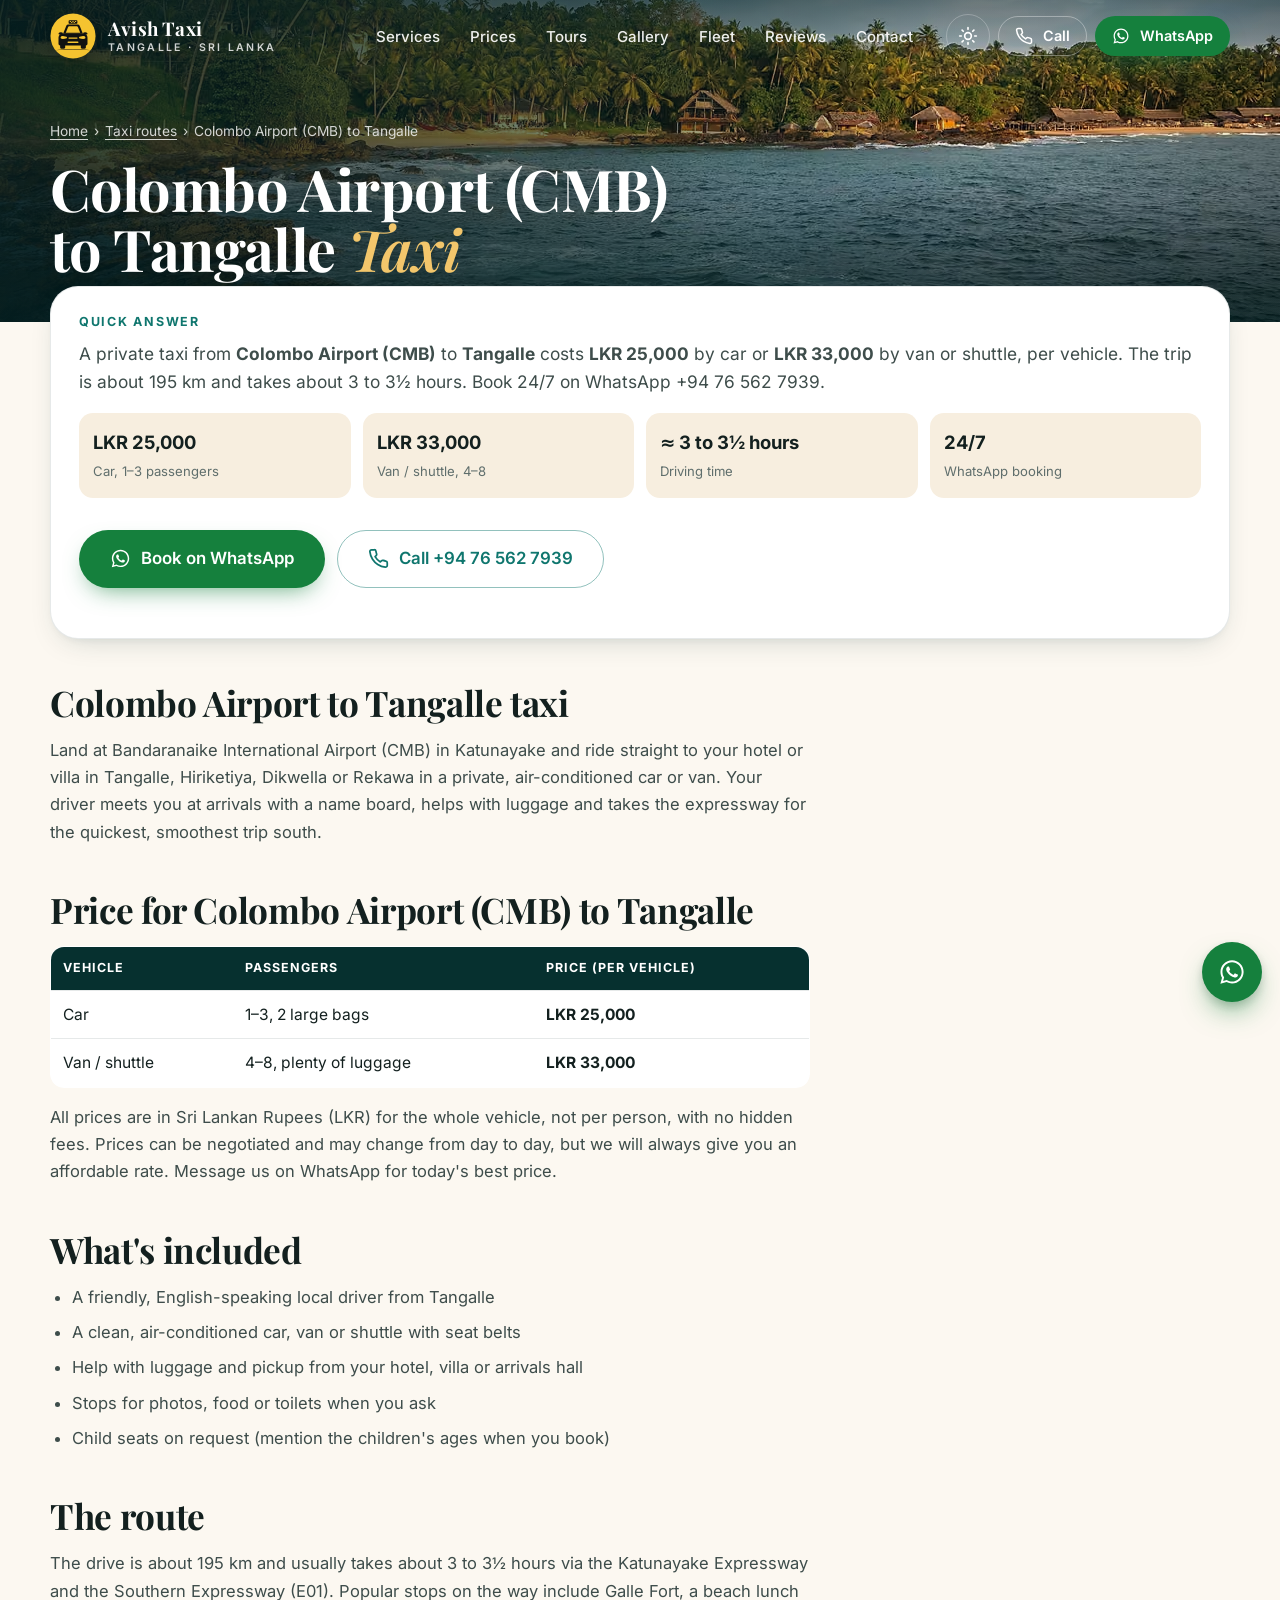
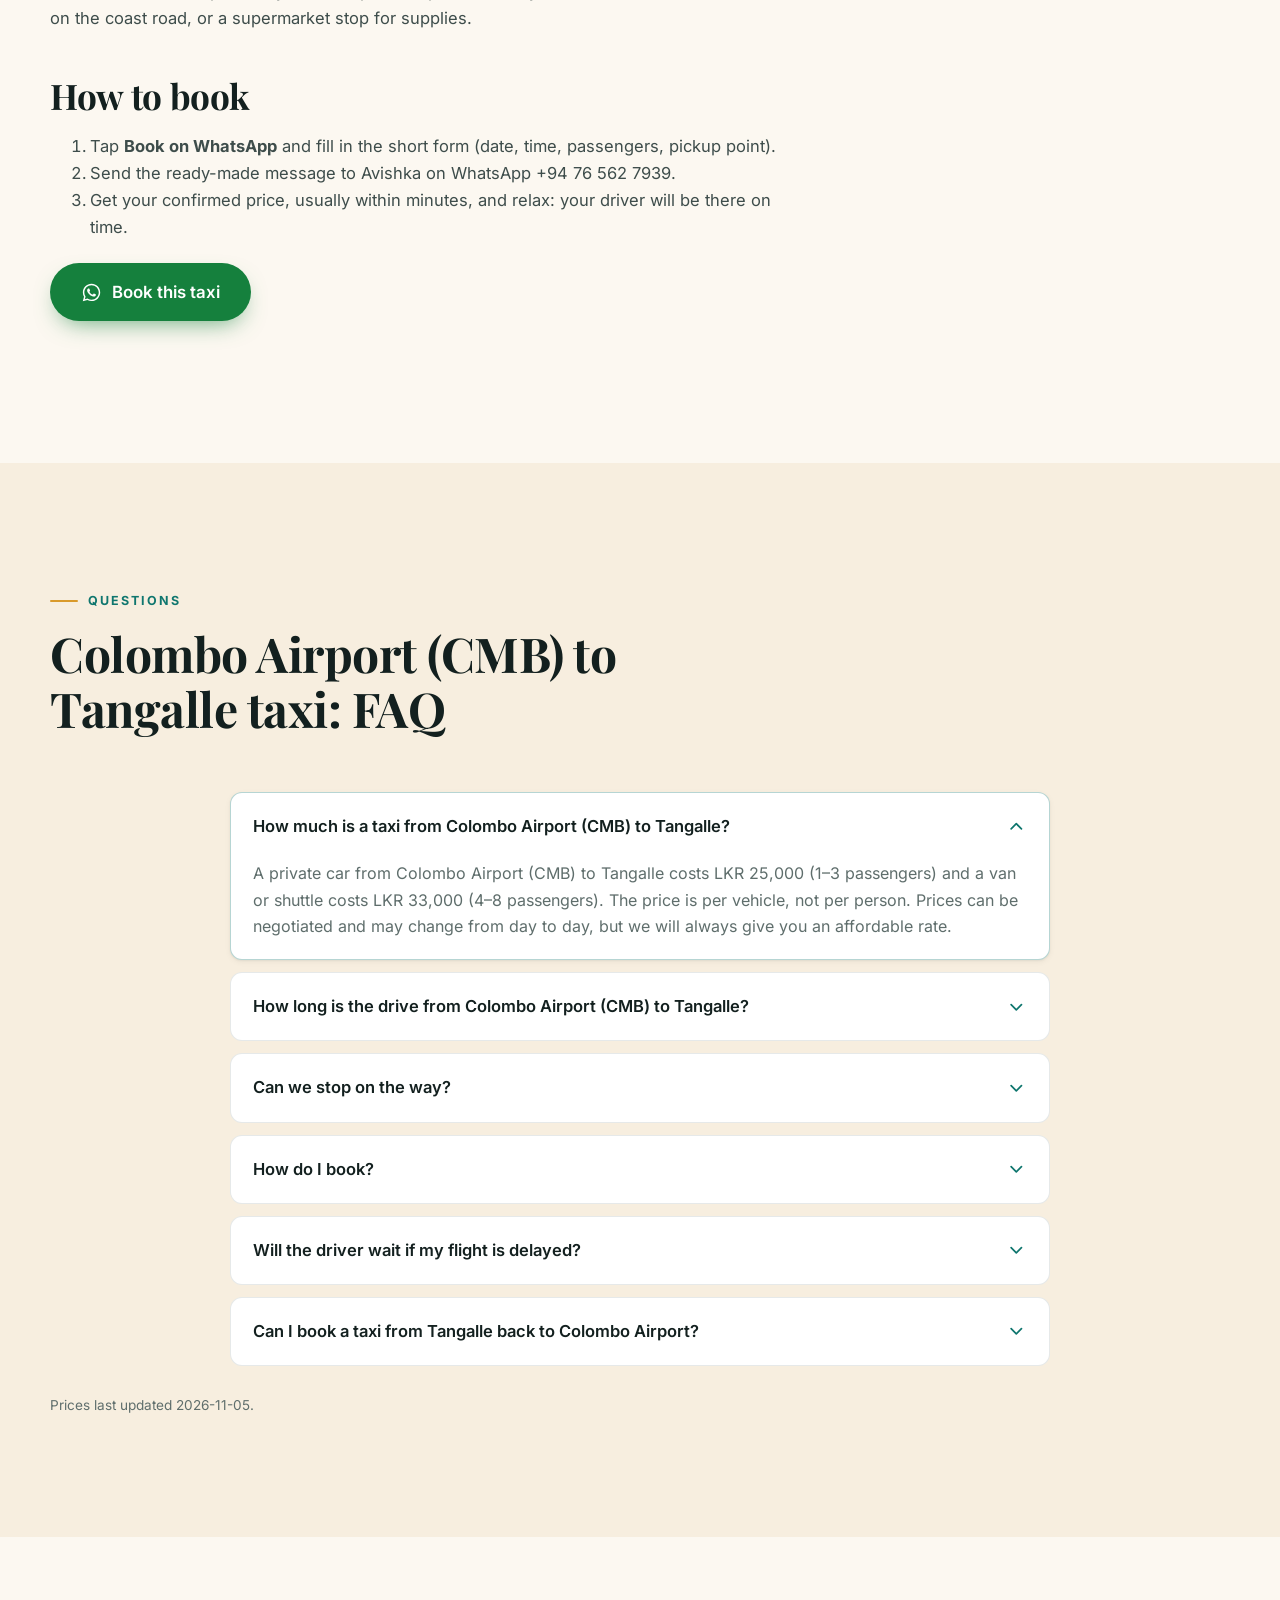
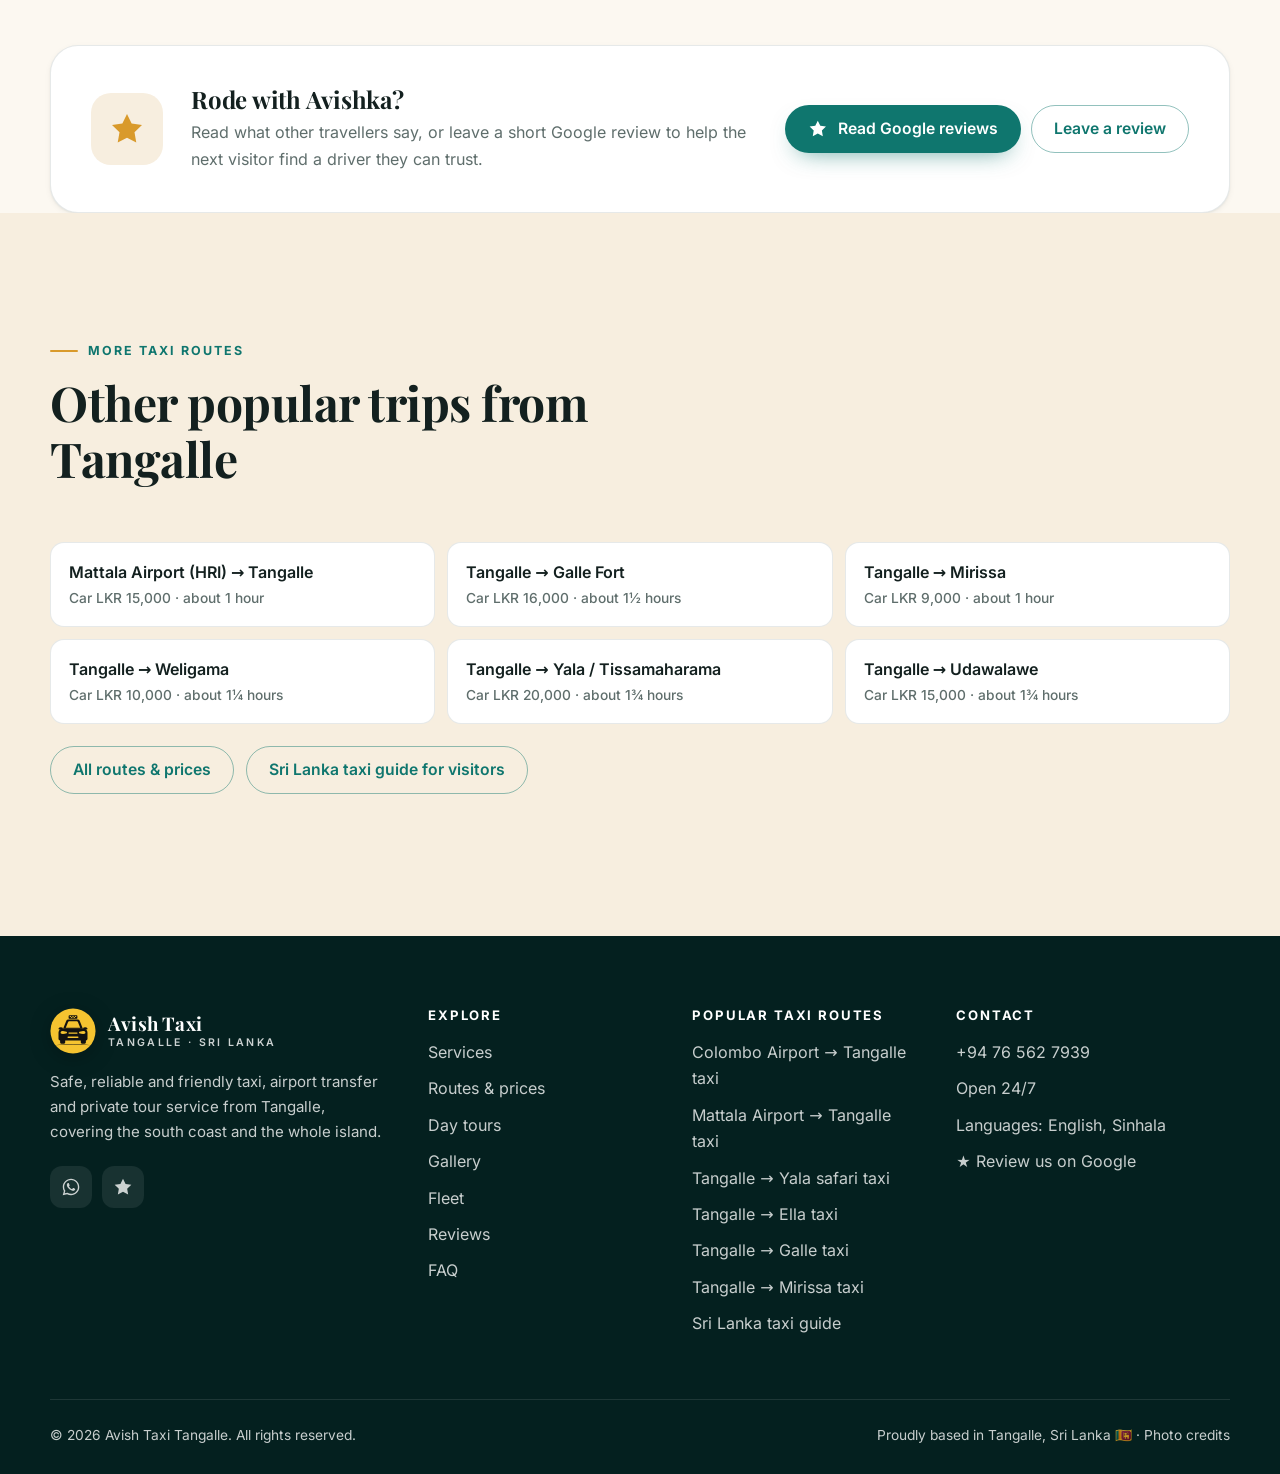
==== commit 2c6efd71: "Link Google Business Profile: reviews, Maps and exact location - 'Read our Google reviews' -> profil" ====
--- a/colombo-airport-to-tangalle-taxi/index.html
+++ b/colombo-airport-to-tangalle-taxi/index.html
@@ -368,6 +368,22 @@
   </div>
 </section>
 
+<section class="section" aria-labelledby="rev-title" style="padding-top:clamp(48px,7vw,80px);padding-bottom:0">
+  <div class="wrap">
+    <div class="review-cta">
+      <span class="g" aria-hidden="true"><svg class="icon fill"><use href="#i-star"/></svg></span>
+      <div>
+        <h2 id="rev-title" style="font-family:var(--font-serif);font-size:1.5rem;margin-bottom:6px">Rode with Avishka?</h2>
+        <p>Read what other travellers say, or leave a short Google review to help the next visitor find a driver they can trust.</p>
+      </div>
+      <div class="actions">
+        <a class="btn btn-primary" href="https://g.page/r/CVZ3o3eDvxQkEBM" target="_blank" rel="noopener"><svg class="icon fill"><use href="#i-star"/></svg>Read Google reviews</a>
+        <a class="btn btn-outline" href="https://g.page/r/CVZ3o3eDvxQkEBM/review" target="_blank" rel="noopener">Leave a review</a>
+      </div>
+    </div>
+  </div>
+</section>
+
 <section class="section alt" aria-labelledby="more-title">
   <div class="wrap">
     <div class="section-head"><span class="eyebrow">More taxi routes</span><h2 id="more-title">Other popular trips from Tangalle</h2></div>
@@ -396,6 +412,7 @@
         <p>Safe, reliable and friendly taxi, airport transfer and private tour service from Tangalle, covering the south coast and the whole island.</p>
         <div class="socials" id="socials">
           <a href="https://wa.me/94765627939" data-wa="Hi Avishka!" data-book="hello" target="_blank" rel="noopener" aria-label="WhatsApp"><svg class="icon"><use href="#i-wa"/></svg></a>
+          <a href="https://g.page/r/CVZ3o3eDvxQkEBM/review" target="_blank" rel="noopener" aria-label="Review Avish Taxi on Google" title="Review us on Google"><svg class="icon fill"><use href="#i-star"/></svg></a>
           <a href="#" data-social="facebook" target="_blank" rel="noopener" aria-label="Facebook" hidden><svg class="icon"><use href="#i-fb"/></svg></a>
           <a href="#" data-social="instagram" target="_blank" rel="noopener" aria-label="Instagram" hidden><svg class="icon"><use href="#i-ig"/></svg></a>
           <a href="/#contact" data-mail hidden aria-label="Email"><svg class="icon"><use href="#i-mail"/></svg></a>
@@ -432,6 +449,7 @@
           <li><a href="/#contact" data-mail hidden data-mail-text></a></li>
           <li>Open 24/7</li>
           <li>Languages: English, Sinhala</li>
+          <li><a href="https://g.page/r/CVZ3o3eDvxQkEBM/review" target="_blank" rel="noopener">★ Review us on Google</a></li>
         </ul>
       </div>
     </div>
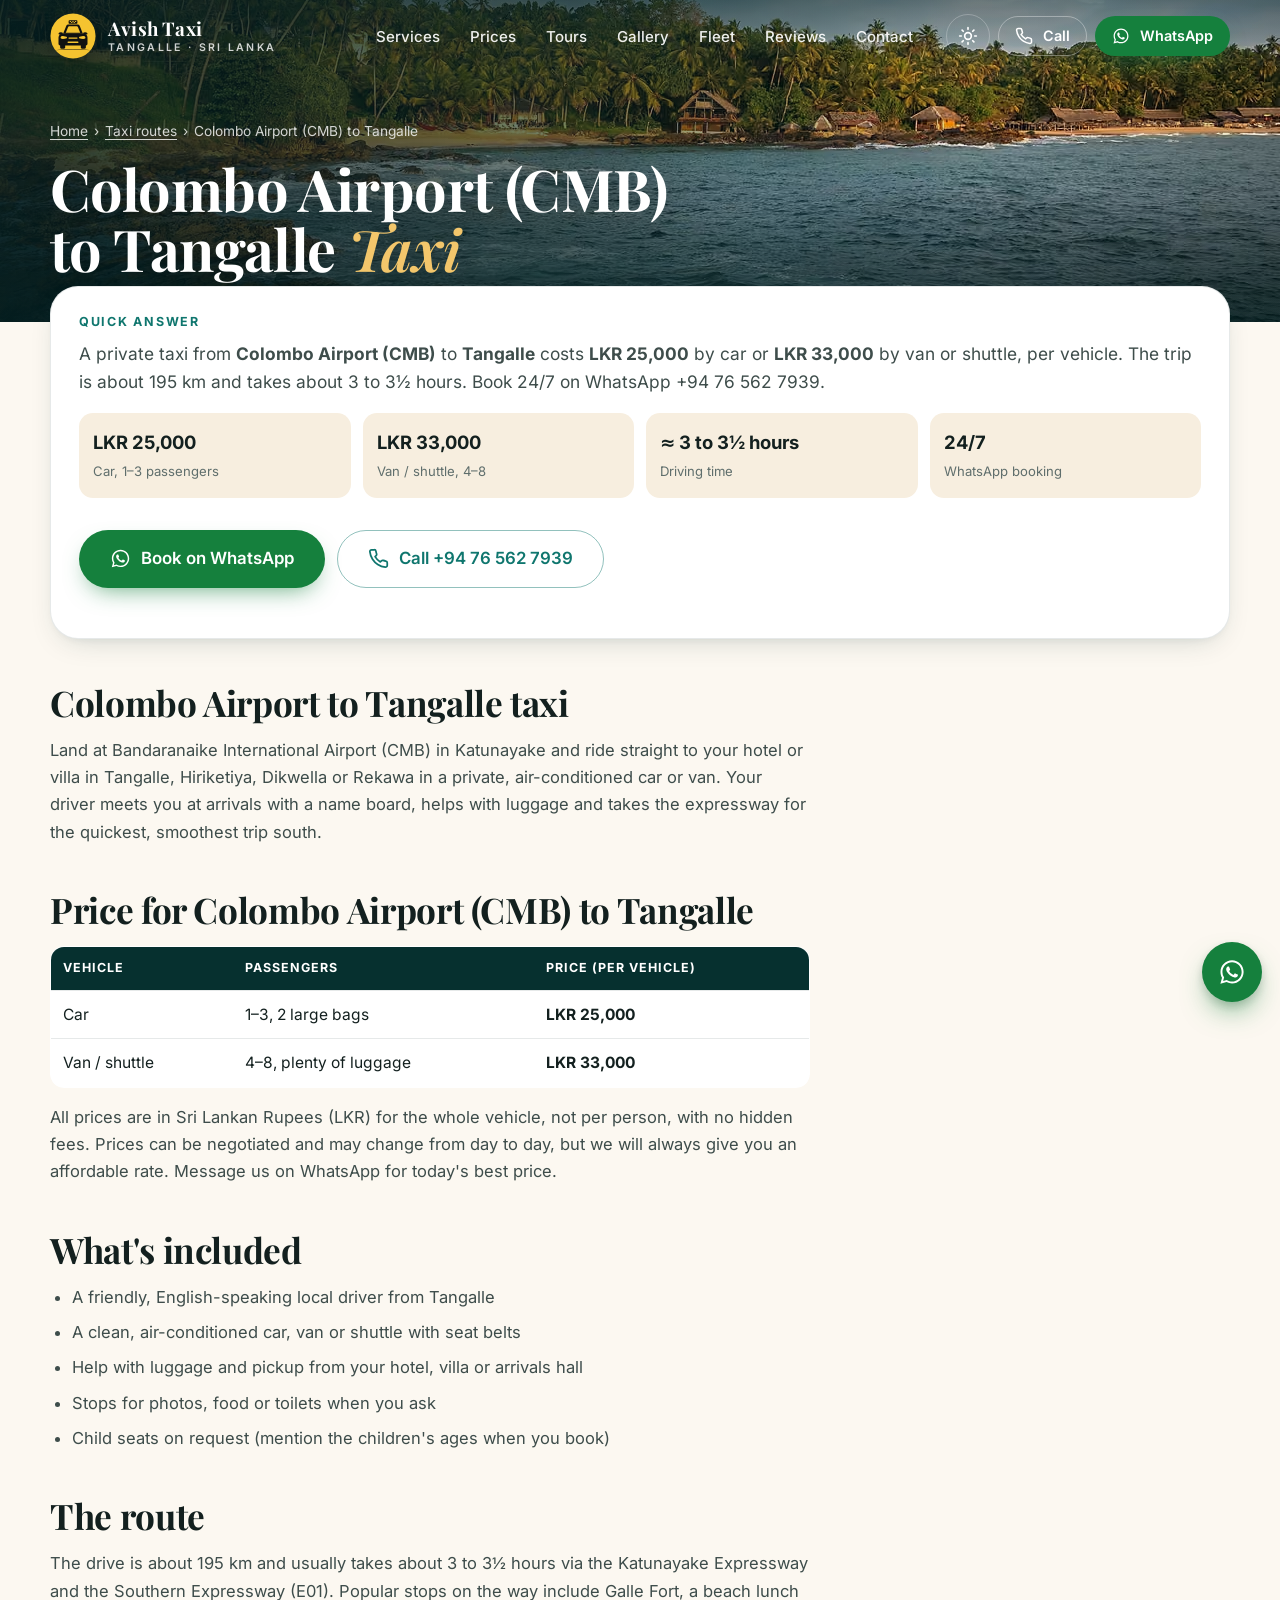
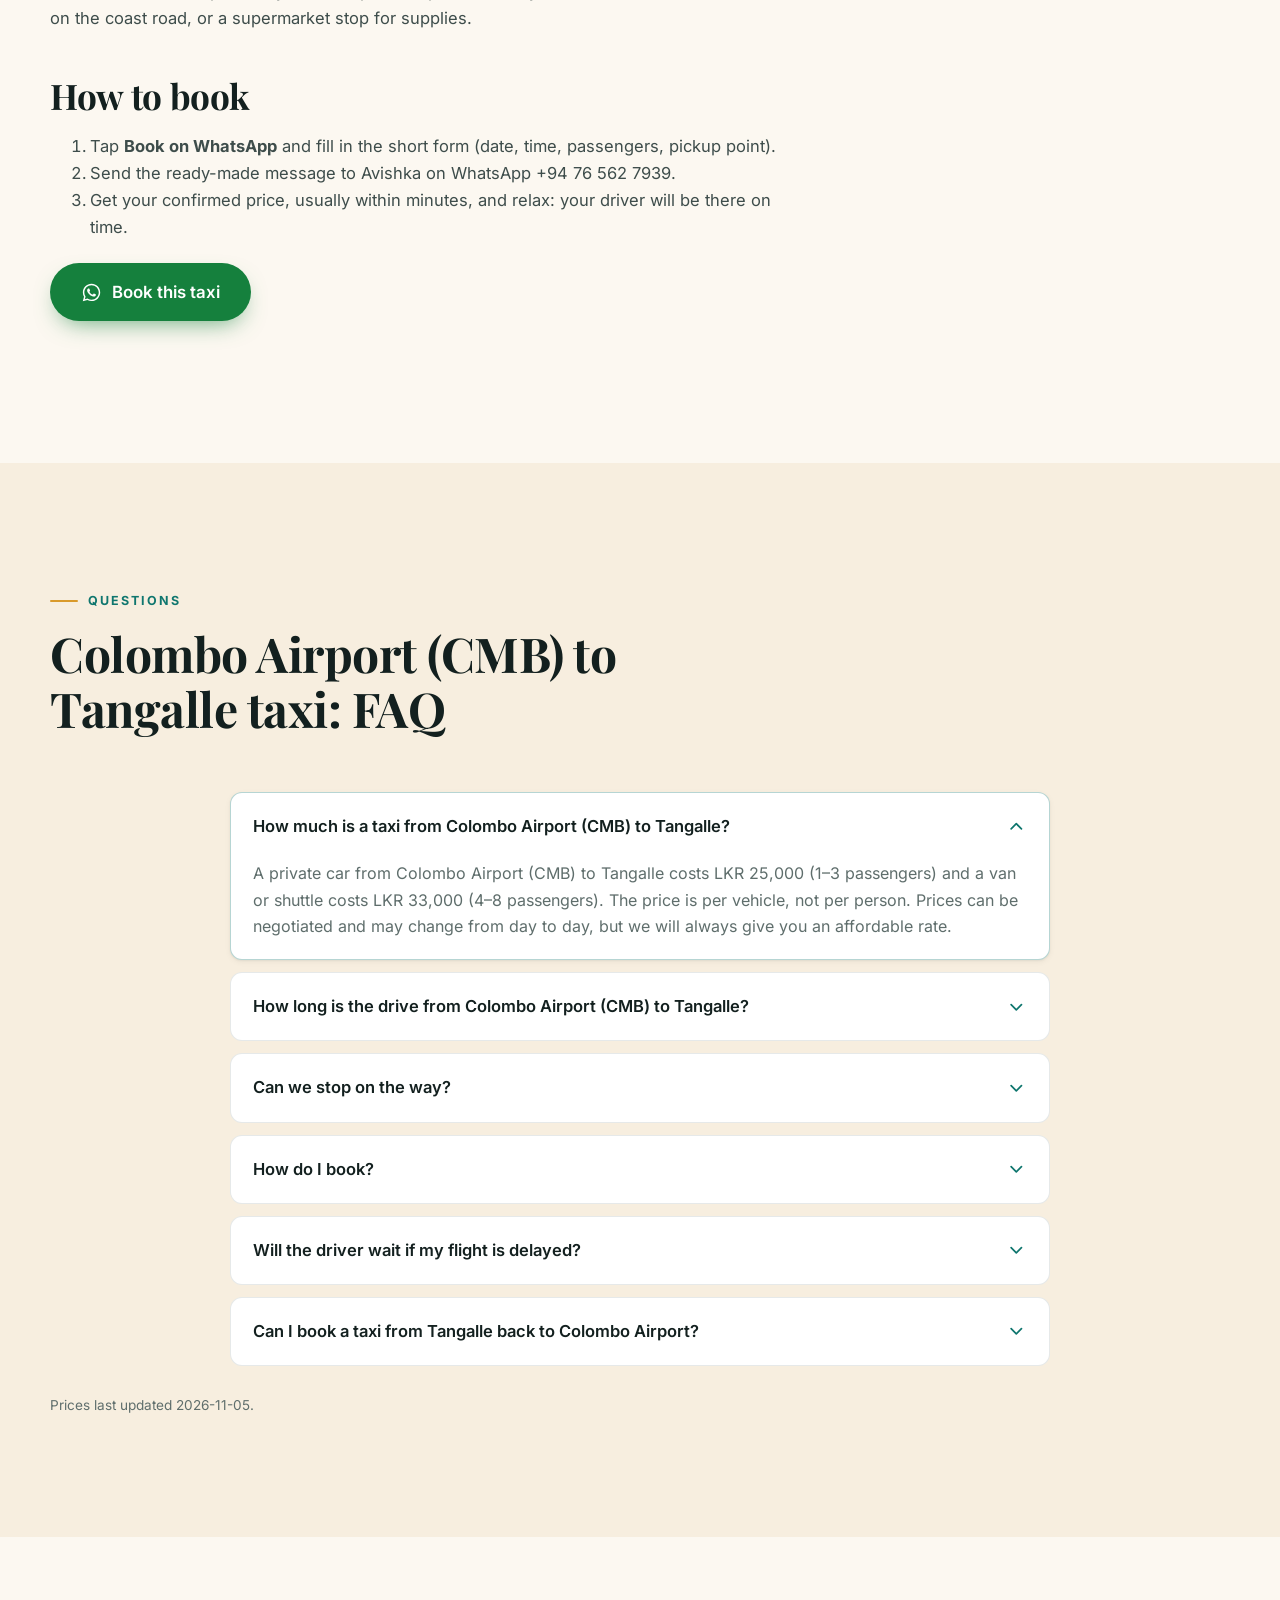
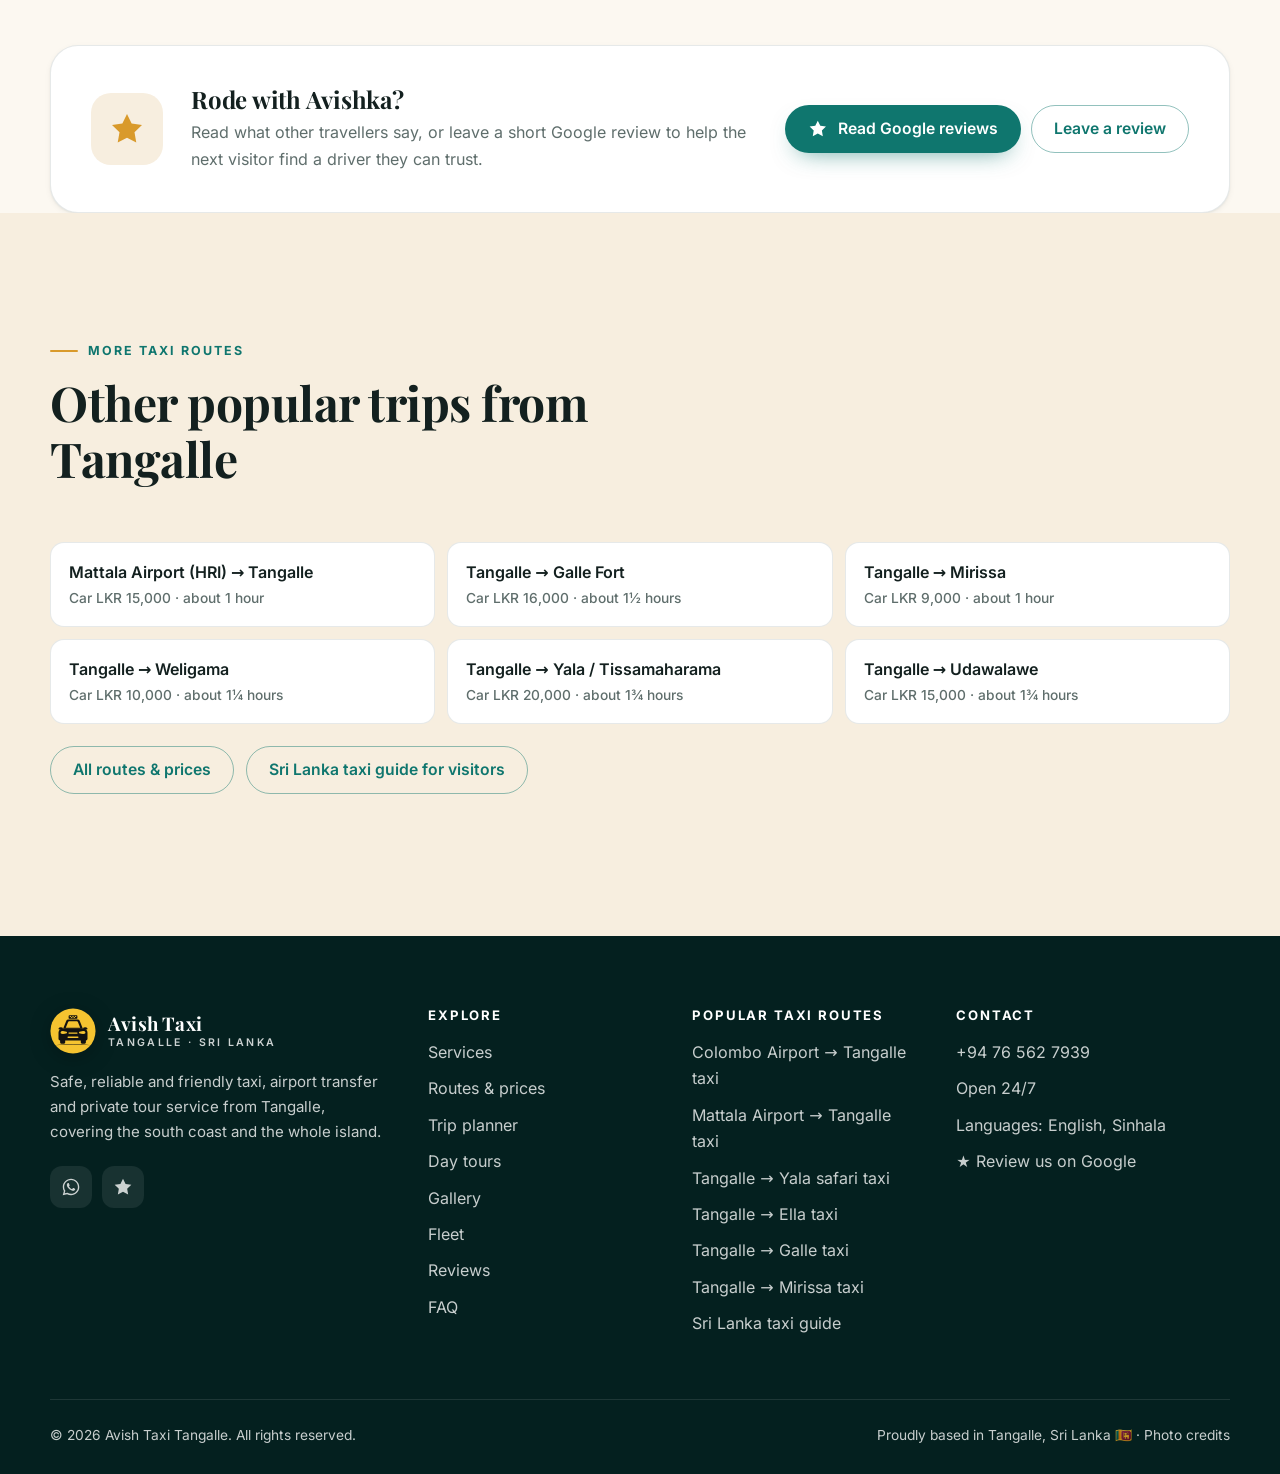
==== commit 90253599: "Add trip planner: distance, driving time, route map and booking - New 'Plan your trip' section: pick" ====
--- a/colombo-airport-to-tangalle-taxi/index.html
+++ b/colombo-airport-to-tangalle-taxi/index.html
@@ -262,6 +262,7 @@
   <a class="link" href="/">Home <svg class="icon"><use href="#i-arrow"/></svg></a>
   <a class="link" href="/#services">Services <svg class="icon"><use href="#i-arrow"/></svg></a>
   <a class="link" href="/#pricing">Routes &amp; Prices <svg class="icon"><use href="#i-arrow"/></svg></a>
+  <a class="link" href="/#planner">Trip planner <svg class="icon"><use href="#i-arrow"/></svg></a>
   <a class="link" href="/#tours">Tours <svg class="icon"><use href="#i-arrow"/></svg></a>
   <a class="link" href="/#gallery">Gallery <svg class="icon"><use href="#i-arrow"/></svg></a>
   <a class="link" href="/#fleet">Fleet <svg class="icon"><use href="#i-arrow"/></svg></a>
@@ -423,6 +424,7 @@
         <ul>
           <li><a href="/#services">Services</a></li>
           <li><a href="/#pricing">Routes &amp; prices</a></li>
+          <li><a href="/#planner">Trip planner</a></li>
           <li><a href="/#tours">Day tours</a></li>
           <li><a href="/#gallery">Gallery</a></li>
         <li><a href="/#fleet">Fleet</a></li>
--- a/assets/site.css
+++ b/assets/site.css
@@ -505,6 +505,51 @@
 .glance a{color:var(--brand);font-weight:700}
 @media (max-width:520px){.glance > div{grid-template-columns:1fr;gap:2px}}
 
+/* Trip planner */
+.planner{display:grid;gap:22px;grid-template-columns:1fr}
+@media (min-width:980px){.planner{grid-template-columns:400px 1fr;align-items:start}}
+.pl-form{background:var(--surface);border:1px solid var(--line);border-radius:var(--radius-lg);padding:clamp(18px,3vw,26px);box-shadow:var(--shadow)}
+@media (min-width:980px){.pl-form{position:sticky;top:calc(var(--nav-h) + 20px)}}
+.pl-stops{display:grid;gap:12px;position:relative}
+.pl-row{display:grid;grid-template-columns:30px 1fr 46px;gap:10px;align-items:end}
+.pl-dot{width:30px;height:30px;border-radius:50%;display:grid;place-items:center;font-size:.78rem;font-weight:800;color:#fff;background:var(--brand);margin-bottom:10px}
+.pl-dot.start{background:#15803D}.pl-dot.end{background:#C2410C}.pl-dot.via{background:var(--gold);color:#3A2600}
+.pl-field label{display:block;font-size:.8rem;font-weight:700;color:var(--ink-2);margin-bottom:6px}
+.pl-field input{width:100%;min-height:50px;padding:12px 14px;border-radius:12px;border:1.5px solid var(--line);background:var(--bg);font-size:1rem}
+.pl-field input:focus{outline:none;border-color:var(--brand);box-shadow:0 0 0 4px color-mix(in srgb,var(--brand) 18%,transparent)}
+.pl-field input[aria-invalid="true"]{border-color:var(--coral)}
+.pl-icon{width:46px;height:50px;border-radius:12px;border:1.5px solid var(--line);background:var(--surface-2);display:grid;place-items:center;cursor:pointer;color:var(--brand)}
+.pl-icon:hover{border-color:var(--brand)}
+.pl-opts{display:flex;flex-wrap:wrap;align-items:center;justify-content:space-between;gap:10px;margin:16px 0}
+.pl-check{display:inline-flex;align-items:center;gap:8px;font-weight:600;font-size:.92rem;cursor:pointer;min-height:44px}
+.pl-check input{width:20px;height:20px;accent-color:var(--brand)}
+.pl-msg{margin-top:12px;font-size:.92rem;color:var(--muted);min-height:1.2em}
+.pl-msg.err{color:var(--coral);font-weight:600}
+.pl-result{background:var(--surface);border:1px solid var(--line);border-radius:var(--radius-lg);padding:clamp(16px,3vw,24px);box-shadow:var(--shadow)}
+.pl-stats{display:grid;grid-template-columns:repeat(2,1fr);gap:12px}
+@media (min-width:600px){.pl-stats{grid-template-columns:repeat(3,1fr)}}
+.pl-stats div{padding:14px 16px;border-radius:14px;background:var(--surface-2)}
+.pl-stats span{display:block;font-size:.76rem;font-weight:700;letter-spacing:.08em;text-transform:uppercase;color:var(--muted)}
+.pl-stats b{display:block;font-size:1.45rem;font-family:var(--font-serif);margin-top:2px}
+.pl-price{grid-column:1/-1}
+@media (min-width:600px){.pl-price{grid-column:auto}}
+.pl-price b{font-size:1.15rem;font-family:var(--font-sans)}
+.pl-price.has b{font-size:1.3rem;font-family:var(--font-serif);color:var(--brand);line-height:1.3}
+.pl-price small{font-family:var(--font-sans);font-size:.8rem;color:var(--muted);font-weight:600}
+.pl-legs{list-style:none;margin:16px 0 0;padding:0;display:grid;gap:8px}
+.pl-legs li{display:flex;justify-content:space-between;gap:12px;padding:10px 14px;border-radius:12px;border:1px solid var(--line);font-size:.92rem}
+.pl-legs li b{font-weight:650}
+.pl-legs li span{color:var(--muted);white-space:nowrap}
+.pl-map{height:clamp(260px,45vw,420px);border-radius:16px;overflow:hidden;margin-top:16px;background:var(--surface-2);z-index:0}
+.pl-note{font-size:.8rem;color:var(--muted);margin-top:10px}
+.pl-actions{display:flex;flex-wrap:wrap;gap:12px;margin-top:16px}
+.pl-actions .btn{flex:1 1 240px}
+.pl-quick{display:flex;flex-wrap:wrap;gap:8px;align-items:center;margin-top:12px;padding-top:14px;border-top:1px solid var(--line)}
+.pl-quick span{font-size:.82rem;font-weight:700;color:var(--muted);width:100%}
+.pl-quick button{min-height:40px;padding:8px 13px;border-radius:999px;border:1.5px solid var(--line);background:var(--bg);font-size:.86rem;font-weight:600;cursor:pointer;color:var(--ink-2)}
+.pl-quick button:hover{border-color:var(--brand);color:var(--brand)}
+.pl-x{width:46px;height:50px;border-radius:12px;border:1.5px solid var(--line);background:transparent;cursor:pointer;color:var(--coral);font-size:1.3rem}
+
 /* Reveal animations */
 .reveal{opacity:0;transform:translateY(12px);transition:opacity .6s ease-out,transform .6s ease-out}
 .reveal.in{opacity:1;transform:none}
